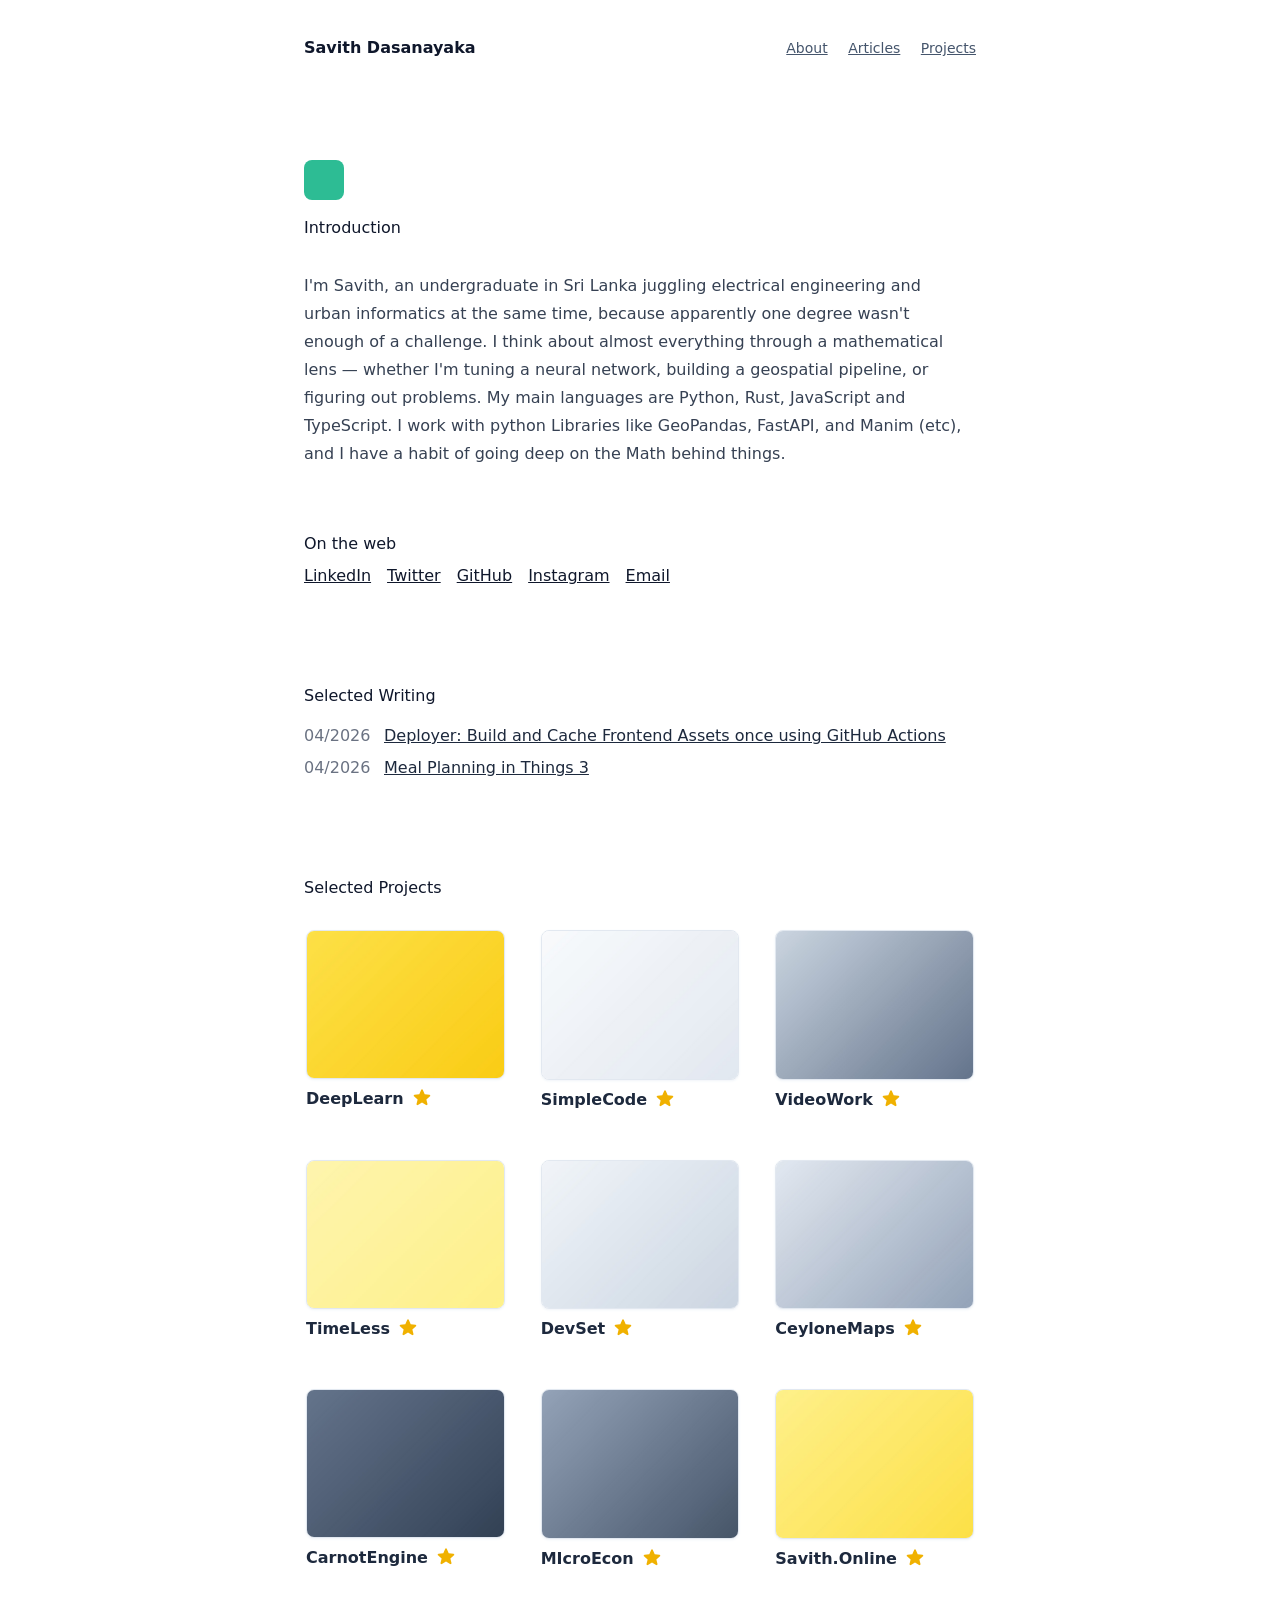
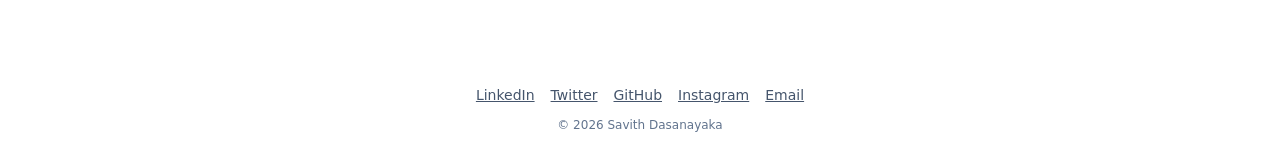
==== index.html @ dfbca88a "Initial commit" ====
<!DOCTYPE html>
<!-- saved from url=(0014)about:internet -->
<html lang="en" prefix="og: http://ogp.me/ns#"><head><meta http-equiv="Content-Type" content="text/html; charset=UTF-8">
    
    <meta name="viewport" content="width=device-width, initial-scale=1">

    <meta name="generator" content="Eleventy v3.1.5">

<title>Savith Dasanayaka </title>
<meta name="title" content="Savith Dasanayaka &copy; Full Stack Developer">

<meta name="fediverse:creator" content="@savith@phpc.social">



    <meta name="description" content="Hi ??. I&#39;m a full stack developer creating things on the internet. Welcome to my personal website.">
    <meta property="og:description" content="Hi ??. I&#39;m a full stack developer creating things on the internet. Welcome to my personal website.">
    <meta property="twitter:description" content="Hi ??. I&#39;m a full stack developer creating things on the internet. Welcome to my personal website.">




    <meta property="og:image" content="https://savith.dev/assets/savith-942ce7de-150e-40e8-985d-fc086a24a934.png">
    <meta property="twitter:image" content="https://savith.dev/assets/savith-942ce7de-150e-40e8-985d-fc086a24a934.png">



<meta property="og:type" content="website">
<meta property="og:url" content="https://savith.dev/">
<meta property="og:title" content="Savith Dasanayaka &copy; Full Stack Developer">


<meta property="twitter:card" content="summary_large_image">
<meta property="twitter:url" content="https://savith.dev/">
<meta property="twitter:title" content="Savith Dasanayaka &copy; Full Stack Developer">

<meta name="robots" content="index,follow">
<meta name="google-site-verification" content="LIcRaaOJ4Pzt395oKRAn1KhZrIJZ11CWzoBEyNoOHS4">

<link rel="canonical" href="https://savith.dev/">
<link rel="author" href="https://savith.dev/humans.txt">


<link rel="me" href="https://github.com/savith">



<script async="" src="./assets/tracker.js" id="fathom-script"></script><script type="application/ld+json">
    {
        "name":"Savith Dasanayaka",
        "description":"Savith Dasanayaka is a full stack developer based in Sri Lanka.",
        "author": {
            "@type":"Person",
            "name":"Savith Dasanayaka"
        },
        "@type":"WebSite",
        "url":"https://savith.dev",
        "image":"https://savith.dev/assets/images/avatar.jpg",
        "headline":"Savith Dasanayaka",
        "sameAs":[
            "https://phpc.social/@savith",
            "https://github.com/savith"
        ],
        "@context":"http://schema.org"
    }
</script>


    
    <meta name="theme-color" content="#B5D1CC">

    
    <link rel="preconnect" href="https://stats.wnx.ch/">
    <link rel="dns-prefetch" href="https://stats.wnx.ch/">

    <!-- Fathom - simple website analytics - https://github.com/usefathom/fathom -->
    <script>
    (function(f, a, t, h, o, m){
        a[h]=a[h]||function(){
            (a[h].q=a[h].q||[]).push(arguments)
        };
        o=f.createElement('script'),
        m=f.getElementsByTagName('script')[0];
        o.async=1; o.src=t; o.id='fathom-script';
        m.parentNode.insertBefore(o,m)
    })(document, window, '//stats.wnx.ch/tracker.js', 'fathom');
    fathom('set', 'siteId', 'BSSXI');
    fathom('trackPageview');
    </script>
    <!-- / Fathom -->



  <link rel="stylesheet" crossorigin="" href="./assets/style.css">
<style>html { overflow-y: scroll; }</style>
  </head>
<body class="bg-[#f3e5f5] text-slate-900 relative font-sans selection:text-[#160404] selection:bg-[#fef4ad]">

<a class="absolute top-auto left-[-999px] overflow-hidden w-px h-px font-semibold bg-gray-900 text-gray-200 px-2 py-1 rounded shadow shadow-gray-500/20 ring-2 ring-red-500 ring-offset-2 ring-offset-red-100 focus:overflow-auto focus:w-auto focus:h-auto focus:top-5 focus:left-5 focus:z-50" href="https://savith.dev/#skip-content-target">
    Skip to content ?
</a>

<div class="container mx-auto max-w-2xl">
    <header class="mt-8 mb-24 md:flex justify-between items-center px-4 md:px-0">
        <div class="font-medium">
            <a href="index.html" class="inline-block -ml-2 px-2 py-1 rounded-lg font-semibold hover:bg-gray-100 transition">
                Savith Dasanayaka
            </a>
        </div>

        <nav class="text-sm text-slate-600 font-medium space-x-4">
    <a href="about.html" class="underline hover:no-underline">About</a>
    <a href="articles.html" class="underline hover:no-underline">Articles</a>
    <a href="projects.html" class="underline hover:no-underline">Projects</a>
        </nav>

    </header>

    <div id="skip-content-target" class="hidden" tabindex="-1"></div>
    <main class="px-4 md:px-0">
        

<div class="mt-8 mb-8">
    <div class="mb-4 h-10 w-10 rounded-lg overflow-hidden animate-in zoom-in-0 zoom-out-100 spin-in-45 duration-500">

    <div class="h-10 w-10 hover:duration-1000" style="background-color: #2DBC94;"></div>
    </div>

    <h1 class="text-slate-900 font-medium">Introduction</h1>
</div>

 <div class="prose prose-lead-mb-0 prose-a:text-slate-900 visited:prose-a:text-slate-900">
    <p>I'm Savith, an undergraduate in Sri Lanka juggling electrical engineering and urban informatics at the same time, because apparently one degree wasn't enough of a challenge. I think about almost everything through a mathematical lens — whether I'm tuning a neural network, building a geospatial pipeline, or figuring out problems. My main languages are Python, Rust, JavaScript and TypeScript. I work with python Libraries like GeoPandas, FastAPI, and Manim (etc), and I have a habit of going deep on the Math behind things.</p>

 </div>


<div class="my-16">
    <h3 class="mb-2 text-slate-900 font-medium">On the web</h3>

    <ul class="flex space-x-4">
        <li>
            <a href="https://www.linkedin.com/in/savithonline/" class="underline">LinkedIn</a>
        </li>
        <li>
            <a href="https://x.com/SavithOnline" class="underline">Twitter</a>
        </li>
        <li>
            <a href="https://github.com/SavithOnline" class="underline">GitHub</a>
        </li>
        <li>
            <a href="https://www.instagram.com/savithonline/?hl=en" class="underline">Instagram</a>
        </li>
        <li>
            <a href="mailto:SavithOnline@gmail.com" class="underline">Email</a>
        </li>
    </ul>

</div>

<div class="my-24">
    <h3 class="mb-4 text-slate-900 font-medium">Selected Writing</h3>

    <ul class="text-slate-800 space-y-2">
        
        <li class="flex">
            <span class="shrink-0 grow-0 inline-block w-20 text-gray-500 tabular-nums">
                04/2026
            </span>
            <a href="https://savith.dev/posts/2024/08/03/deployer-build-and-cache-frontend-assets-once-using-github-actions/" class="underline hover:no-underline">
                Deployer: Build and Cache Frontend Assets once using GitHub Actions
            </a>
        </li>
        
        <li class="flex">
            <span class="shrink-0 grow-0 inline-block w-20 text-gray-500 tabular-nums">
                04/2026
            </span>
            <a href="https://savith.dev/posts/2024/03/09/meal-planning-in-things-3/" class="underline hover:no-underline">
                Meal Planning in Things 3
            </a>
        </li>
        
    </ul>
</div>

<div class="my-24">
    <h3 class="mb-4 text-slate-900 font-medium">Selected Projects</h3>

    
    <dl class="grid grid-cols-2 md:grid-cols-3 gap-x-8 gap-y-4">
          <a
            href="https://github.com/SavithOnline/DeepLearn"
            class="block transition rounded-lg -mx-3 p-3 border-2 border-transparent hover:bg-slate-50/25 hover:border-slate-300 hover:border-dashed"
          >
            <img
              src="./assets/images/DeepLearn.jpg"
              loading="lazy"
              alt="Image representing the DeepLearn project"
              class="rounded-lg border border-slate-200 shadow shadow-slate-100"
            />

            <dl class="mt-2 mb-1">
              <dt class="text-slate-800 flex items-start gap-2">
                <h2 class="font-semibold">DeepLearn</h2>

                <svg
                  xmlns="http://www.w3.org/2000/svg"
                  viewBox="0 0 20 20"
                  fill="currentColor"
                  class="w-5 h-5 text-yellow-500 shrink-0"
                >
                  <path
                    fill-rule="evenodd"
                    d="M10.868 2.884c-.321-.772-1.415-.772-1.736 0l-1.83 4.401-4.753.381c-.833.067-1.171 1.107-.536 1.651l3.62 3.102-1.106 4.637c-.194.813.691 1.456 1.405 1.02L10 15.591l4.069 2.485c.713.436 1.598-.207 1.404-1.02l-1.106-4.637 3.62-3.102c.635-.544.297-1.584-.536-1.65l-4.752-.382-1.831-4.401Z"
                    clip-rule="evenodd"
                  ></path>
                </svg>
              </dt>
            </dl>
          </a>
          <a
            href="https://github.com/savith/laravel-backup-restore"
            class="block transition rounded-lg -mx-3 p-3 border-2 border-transparent hover:bg-slate-50/25 hover:border-slate-300 hover:border-dashed"
          >
            <img
              src="./assets/images/SimpleCode.jpg"
              loading="lazy"
              alt="Image representing the laravel-backup-restore project"
              class="rounded-lg border border-slate-200 shadow shadow-slate-100"
            />

            <dl class="mt-2 mb-1">
              <dt class="text-slate-800 flex items-start gap-2">
                <h2 class="font-semibold">SimpleCode</h2>

                <svg
                  xmlns="http://www.w3.org/2000/svg"
                  viewBox="0 0 20 20"
                  fill="currentColor"
                  class="w-5 h-5 text-yellow-500 shrink-0"
                >
                  <path
                    fill-rule="evenodd"
                    d="M10.868 2.884c-.321-.772-1.415-.772-1.736 0l-1.83 4.401-4.753.381c-.833.067-1.171 1.107-.536 1.651l3.62 3.102-1.106 4.637c-.194.813.691 1.456 1.405 1.02L10 15.591l4.069 2.485c.713.436 1.598-.207 1.404-1.02l-1.106-4.637 3.62-3.102c.635-.544.297-1.584-.536-1.65l-4.752-.382-1.831-4.401Z"
                    clip-rule="evenodd"
                  ></path>
                </svg>
              </dt>
            </dl>
          </a>
          <a
            href="https://github.com/savith/git-auto-commit-action"
            class="block transition rounded-lg -mx-3 p-3 border-2 border-transparent hover:bg-slate-50/25 hover:border-slate-300 hover:border-dashed"
          >
            <img
              src="./assets/images/VideoWork.jpg"
              loading="lazy"
              alt="Image representing the git-auto-commit-action project"
              class="rounded-lg border border-slate-200 shadow shadow-slate-100"
            />

            <dl class="mt-2 mb-1">
              <dt class="text-slate-800 flex items-start gap-2">
                <h2 class="font-semibold">VideoWork</h2>

                <svg
                  xmlns="http://www.w3.org/2000/svg"
                  viewBox="0 0 20 20"
                  fill="currentColor"
                  class="w-5 h-5 text-yellow-500 shrink-0"
                >
                  <path
                    fill-rule="evenodd"
                    d="M10.868 2.884c-.321-.772-1.415-.772-1.736 0l-1.83 4.401-4.753.381c-.833.067-1.171 1.107-.536 1.651l3.62 3.102-1.106 4.637c-.194.813.691 1.456 1.405 1.02L10 15.591l4.069 2.485c.713.436 1.598-.207 1.404-1.02l-1.106-4.637 3.62-3.102c.635-.544.297-1.584-.536-1.65l-4.752-.382-1.831-4.401Z"
                    clip-rule="evenodd"
                  ></path>
                </svg>
              </dt>
            </dl>
          </a>
          <a
            href="https://github.com/savith/sidecar-browsershot"
            class="block transition rounded-lg -mx-3 p-3 border-2 border-transparent hover:bg-slate-50/25 hover:border-slate-300 hover:border-dashed"
          >
            <img
              src="./assets/images/TimeLess.jpg"
              loading="lazy"
              alt="Image representing the sidecar-browsershot project"
              class="rounded-lg border border-slate-200 shadow shadow-slate-100"
            />

            <dl class="mt-2 mb-1">
              <dt class="text-slate-800 flex items-start gap-2">
                <h2 class="font-semibold">TimeLess</h2>

                <svg
                  xmlns="http://www.w3.org/2000/svg"
                  viewBox="0 0 20 20"
                  fill="currentColor"
                  class="w-5 h-5 text-yellow-500 shrink-0"
                >
                  <path
                    fill-rule="evenodd"
                    d="M10.868 2.884c-.321-.772-1.415-.772-1.736 0l-1.83 4.401-4.753.381c-.833.067-1.171 1.107-.536 1.651l3.62 3.102-1.106 4.637c-.194.813.691 1.456 1.405 1.02L10 15.591l4.069 2.485c.713.436 1.598-.207 1.404-1.02l-1.106-4.637 3.62-3.102c.635-.544.297-1.584-.536-1.65l-4.752-.382-1.831-4.401Z"
                    clip-rule="evenodd"
                  ></path>
                </svg>
              </dt>
            </dl>
          </a>
          <a
            href="https://github.com/savith/changelog-updater-action"
            class="block transition rounded-lg -mx-3 p-3 border-2 border-transparent hover:bg-slate-50/25 hover:border-slate-300 hover:border-dashed"
          >
            <img
              src="./assets/images/DevSet.jpg"
              loading="lazy"
              alt="Image representing the changelog-updater-action project"
              class="rounded-lg border border-slate-200 shadow shadow-slate-100"
            />

            <dl class="mt-2 mb-1">
              <dt class="text-slate-800 flex items-start gap-2">
                <h2 class="font-semibold">DevSet</h2>

                <svg
                  xmlns="http://www.w3.org/2000/svg"
                  viewBox="0 0 20 20"
                  fill="currentColor"
                  class="w-5 h-5 text-yellow-500 shrink-0"
                >
                  <path
                    fill-rule="evenodd"
                    d="M10.868 2.884c-.321-.772-1.415-.772-1.736 0l-1.83 4.401-4.753.381c-.833.067-1.171 1.107-.536 1.651l3.62 3.102-1.106 4.637c-.194.813.691 1.456 1.405 1.02L10 15.591l4.069 2.485c.713.436 1.598-.207 1.404-1.02l-1.106-4.637 3.62-3.102c.635-.544.297-1.584-.536-1.65l-4.752-.382-1.831-4.401Z"
                    clip-rule="evenodd"
                  ></path>
                </svg>
              </dt>
            </dl>
          </a>
          <a
            href="https://github.com/savith/commonmark-markdown-renderer"
            class="block transition rounded-lg -mx-3 p-3 border-2 border-transparent hover:bg-slate-50/25 hover:border-slate-300 hover:border-dashed"
          >
            <img
              src="./assets/images/CeyloneMaps.jpg"
              loading="lazy"
              alt="Image representing the commonmark-markdown-renderer project"
              class="rounded-lg border border-slate-200 shadow shadow-slate-100"
            />

            <dl class="mt-2 mb-1">
              <dt class="text-slate-800 flex items-start gap-2">
                <h2 class="font-semibold">CeyloneMaps</h2>

                <svg
                  xmlns="http://www.w3.org/2000/svg"
                  viewBox="0 0 20 20"
                  fill="currentColor"
                  class="w-5 h-5 text-yellow-500 shrink-0"
                >
                  <path
                    fill-rule="evenodd"
                    d="M10.868 2.884c-.321-.772-1.415-.772-1.736 0l-1.83 4.401-4.753.381c-.833.067-1.171 1.107-.536 1.651l3.62 3.102-1.106 4.637c-.194.813.691 1.456 1.405 1.02L10 15.591l4.069 2.485c.713.436 1.598-.207 1.404-1.02l-1.106-4.637 3.62-3.102c.635-.544.297-1.584-.536-1.65l-4.752-.382-1.831-4.401Z"
                    clip-rule="evenodd"
                  ></path>
                </svg>
              </dt>
            </dl>
          </a>
          <a
            href="https://github.com/savith/laravel-sends"
            class="block transition rounded-lg -mx-3 p-3 border-2 border-transparent hover:bg-slate-50/25 hover:border-slate-300 hover:border-dashed"
          >
            <img
              src="./assets/images/CarnotEngine.jpg"
              loading="lazy"
              alt="Image representing the laravel-sends project"
              class="rounded-lg border border-slate-200 shadow shadow-slate-100"
            />

            <dl class="mt-2 mb-1">
              <dt class="text-slate-800 flex items-start gap-2">
                <h2 class="font-semibold">CarnotEngine</h2>

                <svg
                  xmlns="http://www.w3.org/2000/svg"
                  viewBox="0 0 20 20"
                  fill="currentColor"
                  class="w-5 h-5 text-yellow-500 shrink-0"
                >
                  <path
                    fill-rule="evenodd"
                    d="M10.868 2.884c-.321-.772-1.415-.772-1.736 0l-1.83 4.401-4.753.381c-.833.067-1.171 1.107-.536 1.651l3.62 3.102-1.106 4.637c-.194.813.691 1.456 1.405 1.02L10 15.591l4.069 2.485c.713.436 1.598-.207 1.404-1.02l-1.106-4.637 3.62-3.102c.635-.544.297-1.584-.536-1.65l-4.752-.382-1.831-4.401Z"
                    clip-rule="evenodd"
                  ></path>
                </svg>
              </dt>
            </dl>
          </a>
          <a
            href="https://3.screeenly.com/"
            class="block transition rounded-lg -mx-3 p-3 border-2 border-transparent hover:bg-slate-50/25 hover:border-slate-300 hover:border-dashed"
          >
            <img
              src="./assets/images/MIcroEcon.jpg"
              loading="lazy"
              alt="Image representing the 3.screeenly.com project"
              class="rounded-lg border border-slate-200 shadow shadow-slate-100"
            />

            <dl class="mt-2 mb-1">
              <dt class="text-slate-800 flex items-start gap-2">
                <h2 class="font-semibold">MIcroEcon</h2>

                <svg
                  xmlns="http://www.w3.org/2000/svg"
                  viewBox="0 0 20 20"
                  fill="currentColor"
                  class="w-5 h-5 text-yellow-500 shrink-0"
                >
                  <path
                    fill-rule="evenodd"
                    d="M10.868 2.884c-.321-.772-1.415-.772-1.736 0l-1.83 4.401-4.753.381c-.833.067-1.171 1.107-.536 1.651l3.62 3.102-1.106 4.637c-.194.813.691 1.456 1.405 1.02L10 15.591l4.069 2.485c.713.436 1.598-.207 1.404-1.02l-1.106-4.637 3.62-3.102c.635-.544.297-1.584-.536-1.65l-4.752-.382-1.831-4.401Z"
                    clip-rule="evenodd"
                  ></path>
                </svg>
              </dt>
            </dl>
          </a>
          <a
            href="https://github.com/savith/laravel-stats"
            class="block transition rounded-lg -mx-3 p-3 border-2 border-transparent hover:bg-slate-50/25 hover:border-slate-300 hover:border-dashed"
          >
            <img
              src="./assets/images/Savith.Online.jpg"
              loading="lazy"
              alt="Image representing the laravel-stats project"
              class="rounded-lg border border-slate-200 shadow shadow-slate-100"
            />

            <dl class="mt-2 mb-1">
              <dt class="text-slate-800 flex items-start gap-2">
                <h2 class="font-semibold">Savith.Online</h2>

                <svg
                  xmlns="http://www.w3.org/2000/svg"
                  viewBox="0 0 20 20"
                  fill="currentColor"
                  class="w-5 h-5 text-yellow-500 shrink-0"
                >
                  <path
                    fill-rule="evenodd"
                    d="M10.868 2.884c-.321-.772-1.415-.772-1.736 0l-1.83 4.401-4.753.381c-.833.067-1.171 1.107-.536 1.651l3.62 3.102-1.106 4.637c-.194.813.691 1.456 1.405 1.02L10 15.591l4.069 2.485c.713.436 1.598-.207 1.404-1.02l-1.106-4.637 3.62-3.102c.635-.544.297-1.584-.536-1.65l-4.752-.382-1.831-4.401Z"
                    clip-rule="evenodd"
                  ></path>
                </svg>
              </dt>
            </dl>
          </a>
        </dl>

</div>

    </main>

    <footer class="text-sm text-center mt-20 mb-8 px-4 md:px-0">
    <nav class="mx-auto flex flex-col justify-center items-center gap-2">
                <div class="inline-flex flex-wrap text-center justify-center space-x-4 text-slate-600">
            <a href="https://www.linkedin.com/in/savithonline/" class="underline hover:no-underline">LinkedIn</a>
            <a href="https://x.com/SavithOnline" class="underline hover:no-underline">Twitter</a>
            <a href="https://github.com/SavithOnline" class="underline hover:no-underline">GitHub</a>
            <a href="https://www.instagram.com/savithonline/?hl=en" class="underline hover:no-underline">Instagram</a>
            <a href="mailto:SavithOnline@gmail.com" class="underline hover:no-underline">Email</a>
        </div>
    </nav>
    <div class="mt-3 text-xs text-slate-500">
        &copy; 2026 Savith Dasanayaka
    </div>
</footer>

</div>

<script defer="" src="./assets/beacon.js" integrity="sha512-8DS7rgIrAmghBFwoOTujcf6D9rXvH8xm8JQ1Ja01h9QX8EzXldiszufYa4IFfKdLUKTTrnSFXLDkUEOTrZQ8Qg==" data-cf-beacon="{&quot;version&quot;:&quot;2024.11.0&quot;,&quot;token&quot;:&quot;1e943190d18244159a7ac261df570747&quot;,&quot;r&quot;:1,&quot;server_timing&quot;:{&quot;name&quot;:{&quot;cfCacheStatus&quot;:true,&quot;cfEdge&quot;:true,&quot;cfExtPri&quot;:true,&quot;cfL4&quot;:true,&quot;cfOrigin&quot;:true,&quot;cfSpeedBrain&quot;:true},&quot;location_startswith&quot;:null}}" crossorigin="anonymous"></script>


</body></html>
---- assets/style.css ----
@layer properties {
  @supports (((-webkit-hyphens: none)) and (not (margin-trim: inline))) or
    ((-moz-orient: inline) and (not (color: rgb(from red r g b)))) {
    *,
    :before,
    :after,
    ::backdrop {
      --tw-rotate-x: initial;
      --tw-rotate-y: initial;
      --tw-rotate-z: initial;
      --tw-skew-x: initial;
      --tw-skew-y: initial;
      --tw-space-y-reverse: 0;
      --tw-space-x-reverse: 0;
      --tw-border-style: solid;
      --tw-leading: initial;
      --tw-font-weight: initial;
      --tw-tracking: initial;
      --tw-ordinal: initial;
      --tw-slashed-zero: initial;
      --tw-numeric-figure: initial;
      --tw-numeric-spacing: initial;
      --tw-numeric-fraction: initial;
      --tw-shadow: 0 0 #0000;
      --tw-shadow-color: initial;
      --tw-shadow-alpha: 100%;
      --tw-inset-shadow: 0 0 #0000;
      --tw-inset-shadow-color: initial;
      --tw-inset-shadow-alpha: 100%;
      --tw-ring-color: initial;
      --tw-ring-shadow: 0 0 #0000;
      --tw-inset-ring-color: initial;
      --tw-inset-ring-shadow: 0 0 #0000;
      --tw-ring-inset: initial;
      --tw-ring-offset-width: 0px;
      --tw-ring-offset-color: #fff;
      --tw-ring-offset-shadow: 0 0 #0000;
      --tw-outline-style: solid;
      --tw-blur: initial;
      --tw-brightness: initial;
      --tw-contrast: initial;
      --tw-grayscale: initial;
      --tw-hue-rotate: initial;
      --tw-invert: initial;
      --tw-opacity: initial;
      --tw-saturate: initial;
      --tw-sepia: initial;
      --tw-drop-shadow: initial;
      --tw-drop-shadow-color: initial;
      --tw-drop-shadow-alpha: 100%;
      --tw-drop-shadow-size: initial;
      --tw-duration: initial;
      --tw-ease: initial;
    }
  }
}
@layer theme {
  :root,
  :host {
    --font-sans:
      ui-sans-serif, system-ui, sans-serif, "Apple Color Emoji",
      "Segoe UI Emoji", "Segoe UI Symbol", "Noto Color Emoji";
    --font-mono:
      "JetBrains Mono", "SFMono-Regular", ui-monospace, Menlo, Monaco, Consolas,
      "Liberation Mono", "Courier New", monospace;
    --color-red-100: oklch(93.6% 0.032 17.717);
    --color-red-500: oklch(63.7% 0.237 25.331);
    --color-red-600: oklch(57.7% 0.245 27.325);
    --color-orange-500: oklch(70.5% 0.213 47.604);
    --color-amber-600: oklch(66.6% 0.179 58.318);
    --color-yellow-50: oklch(98.7% 0.026 102.212);
    --color-yellow-300: oklch(90.5% 0.182 98.111);
    --color-yellow-500: oklch(79.5% 0.184 86.047);
    --color-lime-500: oklch(76.8% 0.233 130.85);
    --color-green-400: oklch(79.2% 0.209 151.711);
    --color-green-500: oklch(72.3% 0.219 149.579);
    --color-blue-400: oklch(70.7% 0.165 254.624);
    --color-blue-500: oklch(62.3% 0.214 259.815);
    --color-blue-600: oklch(54.6% 0.245 262.881);
    --color-indigo-500: oklch(58.5% 0.233 277.117);
    --color-purple-400: oklch(71.4% 0.203 305.504);
    --color-purple-500: oklch(62.7% 0.265 303.9);
    --color-purple-600: oklch(55.8% 0.288 302.321);
    --color-slate-50: oklch(98.4% 0.003 247.858);
    --color-slate-100: oklch(96.8% 0.007 247.896);
    --color-slate-200: oklch(92.9% 0.013 255.508);
    --color-slate-300: oklch(86.9% 0.022 252.894);
    --color-slate-500: oklch(55.4% 0.046 257.417);
    --color-slate-600: oklch(44.6% 0.043 257.281);
    --color-slate-800: oklch(27.9% 0.041 260.031);
    --color-slate-900: oklch(20.8% 0.042 265.755);
    --color-gray-50: oklch(98.5% 0.002 247.839);
    --color-gray-100: oklch(96.7% 0.003 264.542);
    --color-gray-200: oklch(92.8% 0.006 264.531);
    --color-gray-300: oklch(87.2% 0.01 258.338);
    --color-gray-500: oklch(55.1% 0.027 264.364);
    --color-gray-600: oklch(44.6% 0.03 256.802);
    --color-gray-700: oklch(37.3% 0.034 259.733);
    --color-gray-800: oklch(27.8% 0.033 256.848);
    --color-gray-900: oklch(21% 0.034 264.665);
    --color-black: #000;
    --color-white: #fff;
    --spacing: 0.25rem;
    --container-2xl: 42rem;
    --text-xs: 0.75rem;
    --text-xs--line-height: calc(1 / 0.75);
    --text-sm: 0.875rem;
    --text-sm--line-height: calc(1.25 / 0.875);
    --text-base: 1rem;
    --text-base--line-height: 1.5;
    --text-xl: 1.25rem;
    --text-xl--line-height: calc(1.75 / 1.25);
    --text-2xl: 1.5rem;
    --text-2xl--line-height: calc(2 / 1.5);
    --text-6xl: 3.75rem;
    --text-6xl--line-height: 1;
    --font-weight-normal: 400;
    --font-weight-medium: 500;
    --font-weight-semibold: 600;
    --font-weight-bold: 700;
    --font-weight-extrabold: 800;
    --font-weight-black: 900;
    --tracking-tight: -0.025em;
    --radius-md: 0.375rem;
    --radius-lg: 0.5rem;
    --radius-xl: 0.75rem;
    --ease-out: cubic-bezier(0, 0, 0.2, 1);
    --blur-sm: 8px;
    --default-transition-duration: 0.15s;
    --default-transition-timing-function: cubic-bezier(0.4, 0, 0.2, 1);
    --default-font-family: var(--font-sans);
    --default-mono-font-family: var(--font-mono);
    --color-primary: var(--color-primary-value);
    --background-image-gradient-pride: linear-gradient(
      90deg,
      oklch(from var(--color-red-500) l c h / 0%),
      var(--color-red-500),
      var(--color-orange-500),
      var(--color-yellow-500),
      var(--color-green-400),
      var(--color-green-500),
      var(--color-lime-500),
      var(--color-blue-400),
      var(--color-blue-500),
      var(--color-blue-600),
      var(--color-indigo-500),
      var(--color-purple-400),
      var(--color-purple-500),
      oklch(from var(--color-purple-500) l c h / 0%)
    );
    --background-image-gradient-pride-full: linear-gradient(
      45deg,
      var(--color-red-500),
      var(--color-orange-500),
      var(--color-yellow-500),
      var(--color-green-400),
      var(--color-green-500),
      var(--color-lime-500),
      var(--color-blue-400),
      var(--color-blue-500),
      var(--color-blue-600),
      var(--color-indigo-500),
      var(--color-purple-400),
      var(--color-purple-500)
    );
    --animate-gradient-river: gradient-river 30s linear infinite;
  }
}
@layer base {
  *,
  :after,
  :before,
  ::backdrop {
    box-sizing: border-box;
    border: 0 solid;
    margin: 0;
    padding: 0;
  }
  ::file-selector-button {
    box-sizing: border-box;
    border: 0 solid;
    margin: 0;
    padding: 0;
  }
  html,
  :host {
    -webkit-text-size-adjust: 100%;
    tab-size: 4;
    line-height: 1.5;
    font-family: var(
      --default-font-family,
      ui-sans-serif,
      system-ui,
      sans-serif,
      "Apple Color Emoji",
      "Segoe UI Emoji",
      "Segoe UI Symbol",
      "Noto Color Emoji"
    );
    font-feature-settings: var(--default-font-feature-settings, normal);
    font-variation-settings: var(--default-font-variation-settings, normal);
    -webkit-tap-highlight-color: transparent;
  }
  hr {
    height: 0;
    color: inherit;
    border-top-width: 1px;
  }
  abbr:where([title]) {
    -webkit-text-decoration: underline dotted;
    text-decoration: underline dotted;
  }
  h1,
  h2,
  h3,
  h4,
  h5,
  h6 {
    font-size: inherit;
    font-weight: inherit;
  }
  a {
    color: inherit;
    -webkit-text-decoration: inherit;
    text-decoration: inherit;
  }
  b,
  strong {
    font-weight: bolder;
  }
  code,
  kbd,
  samp,
  pre {
    font-family: var(
      --default-mono-font-family,
      ui-monospace,
      SFMono-Regular,
      Menlo,
      Monaco,
      Consolas,
      "Liberation Mono",
      "Courier New",
      monospace
    );
    font-feature-settings: var(--default-mono-font-feature-settings, normal);
    font-variation-settings: var(
      --default-mono-font-variation-settings,
      normal
    );
    font-size: 1em;
  }
  small {
    font-size: 80%;
  }
  sub,
  sup {
    vertical-align: baseline;
    font-size: 75%;
    line-height: 0;
    position: relative;
  }
  sub {
    bottom: -0.25em;
  }
  sup {
    top: -0.5em;
  }
  table {
    text-indent: 0;
    border-color: inherit;
    border-collapse: collapse;
  }
  :-moz-focusring {
    outline: auto;
  }
  progress {
    vertical-align: baseline;
  }
  summary {
    display: list-item;
  }
  ol,
  ul,
  menu {
    list-style: none;
  }
  img,
  svg,
  video,
  canvas,
  audio,
  iframe,
  embed,
  object {
    display: block;
  }
  img,
  video {
    max-width: 100%;
    height: auto;
  }
  button,
  input,
  select,
  optgroup,
  textarea {
    font: inherit;
    font-feature-settings: inherit;
    font-variation-settings: inherit;
    letter-spacing: inherit;
    color: inherit;
    opacity: 1;
    background-color: #0000;
    border-radius: 0;
  }
  ::file-selector-button {
    font: inherit;
    font-feature-settings: inherit;
    font-variation-settings: inherit;
    letter-spacing: inherit;
    color: inherit;
    opacity: 1;
    background-color: #0000;
    border-radius: 0;
  }
  :where(select:is([multiple], [size])) optgroup {
    font-weight: bolder;
  }
  :where(select:is([multiple], [size])) optgroup option {
    padding-inline-start: 20px;
  }
  ::file-selector-button {
    margin-inline-end: 4px;
  }
  ::placeholder {
    opacity: 1;
  }
  @supports (not ((-webkit-appearance: -apple-pay-button))) or
    (contain-intrinsic-size: 1px) {
    ::placeholder {
      color: currentColor;
    }
    @supports (color: color-mix(in lab, red, red)) {
      ::placeholder {
        color: color-mix(in oklab, currentcolor 50%, transparent);
      }
    }
  }
  textarea {
    resize: vertical;
  }
  ::-webkit-search-decoration {
    -webkit-appearance: none;
  }
  ::-webkit-date-and-time-value {
    min-height: 1lh;
    text-align: inherit;
  }
  ::-webkit-datetime-edit {
    display: inline-flex;
  }
  ::-webkit-datetime-edit-fields-wrapper {
    padding: 0;
  }
  ::-webkit-datetime-edit {
    padding-block: 0;
  }
  ::-webkit-datetime-edit-year-field {
    padding-block: 0;
  }
  ::-webkit-datetime-edit-month-field {
    padding-block: 0;
  }
  ::-webkit-datetime-edit-day-field {
    padding-block: 0;
  }
  ::-webkit-datetime-edit-hour-field {
    padding-block: 0;
  }
  ::-webkit-datetime-edit-minute-field {
    padding-block: 0;
  }
  ::-webkit-datetime-edit-second-field {
    padding-block: 0;
  }
  ::-webkit-datetime-edit-millisecond-field {
    padding-block: 0;
  }
  ::-webkit-datetime-edit-meridiem-field {
    padding-block: 0;
  }
  ::-webkit-calendar-picker-indicator {
    line-height: 1;
  }
  :-moz-ui-invalid {
    box-shadow: none;
  }
  button,
  input:where([type="button"], [type="reset"], [type="submit"]) {
    appearance: button;
  }
  ::file-selector-button {
    appearance: button;
  }
  ::-webkit-inner-spin-button {
    height: auto;
  }
  ::-webkit-outer-spin-button {
    height: auto;
  }
  [hidden]:where(:not([hidden="until-found"])) {
    display: none !important;
  }
  :root {
    --color-primary-value: #2DBC94;
    --color-secondary-value: #65A98F;
    --color-tertiary-value: #0F261F;
    --color-red: var(--color-red-500);
    --color-orange: var(--color-orange-500);
    --color-yellow: var(--color-yellow-500);
    --color-green: var(--color-green-500);
    --color-lime: var(--color-lime-500);
    --color-blue: var(--color-blue-500);
    --color-indigo: var(--color-indigo-500);
    --color-purple: var(--color-indigo-500);
  }
  @supports (color: color(display-p3 1 1 1)) {
    :root {
      --color-primary-value: color(display-p3 0.176 0.737 0.580);
      --color-secondary-value: color(display-p3 0.396 0.663 0.561);
      --color-tertiary-value: color(display-p3 0.059 0.149 0.122);
    }
  }
  .prose a {
    color: var(--color-blue-600) !important;
    font-weight: 400 !important;
  }
  .prose a:hover {
    text-decoration: none;
    color: var(--color-blue-600) !important;
  }
  .prose a:visited {
    color: var(--color-purple-600);
  }
  .prose code {
    word-break: break-all;
  }
  .prose img {
    border-radius: 0.25rem;
    margin-top: 0;
    margin-bottom: 0;
  }
  .prose mark {
    -webkit-box-decoration-break: clone;
    box-decoration-break: clone;
    background: #B5D1CC;
    padding: 2px 4px;
  }
  .prose video {
    max-width: 100%;
    margin-top: 0;
    margin-bottom: 0;
  }
}
@layer components {
  .prose .heading-permalink {
    vertical-align: top;
    color: var(--color-gray-500);
    margin-left: 5px;
    text-decoration: none !important;
  }
  h1:hover .prose .heading-permalink,
  h2:hover .prose .heading-permalink,
  h3:hover .prose .heading-permalink,
  h4:hover .prose .heading-permalink,
  h5:hover .prose .heading-permalink,
  h6:hover .prose .heading-permalink,
  .prose .heading-permalink:hover {
    color: #ccc !important;
    text-decoration: none !important;
  }
  .prose pre code:after {
    display: none;
  }
  .footnotes {
    font-size: var(--text-xs);
    margin-top: var(--spacing-8);
  }
  .footnotes p {
    margin: 0;
  }
}
@layer utilities {
  .collapse {
    visibility: collapse;
  }
  .invisible {
    visibility: hidden;
  }
  .visible {
    visibility: visible;
  }
  .sr-only {
    clip-path: inset(50%);
    white-space: nowrap;
    border-width: 0;
    width: 1px;
    height: 1px;
    margin: -1px;
    padding: 0;
    position: absolute;
    overflow: hidden;
  }
  .absolute {
    position: absolute;
  }
  .fixed {
    position: fixed;
  }
  .relative {
    position: relative;
  }
  .static {
    position: static;
  }
  .start {
    inset-inline-start: var(--spacing);
  }
  .end {
    inset-inline-end: var(--spacing);
  }
  .top-auto {
    top: auto;
  }
  .right-0 {
    right: calc(var(--spacing) * 0);
  }
  .right-1 {
    right: calc(var(--spacing) * 1);
  }
  .bottom-1 {
    bottom: calc(var(--spacing) * 1);
  }
  .left-\[-999px\] {
    left: -999px;
  }
  .z-10 {
    z-index: 10;
  }
  .container {
    width: 100%;
  }
  @media (min-width: 40rem) {
    .container {
      max-width: 40rem;
    }
  }
  @media (min-width: 48rem) {
    .container {
      max-width: 48rem;
    }
  }
  @media (min-width: 64rem) {
    .container {
      max-width: 64rem;
    }
  }
  @media (min-width: 80rem) {
    .container {
      max-width: 80rem;
    }
  }
  @media (min-width: 96rem) {
    .container {
      max-width: 96rem;
    }
  }
  .m-0 {
    margin: calc(var(--spacing) * 0);
  }
  .-mx-3 {
    margin-inline: calc(var(--spacing) * -3);
  }
  .mx-auto {
    margin-inline: auto;
  }
  .my-16 {
    margin-block: calc(var(--spacing) * 16);
  }
  .my-24 {
    margin-block: calc(var(--spacing) * 24);
  }
  .prose {
    color: var(--tw-prose-body);
    max-width: 65ch;
  }
  .prose :where(p):not(:where([class~="not-prose"], [class~="not-prose"] *)) {
    margin-top: 1.25em;
    margin-bottom: 1.25em;
  }
  .prose
    :where([class~="lead"]):not(
      :where([class~="not-prose"], [class~="not-prose"] *)
    ) {
    color: var(--tw-prose-lead);
    margin-top: 1.2em;
    margin-bottom: 1.2em;
    font-size: 1.25em;
    line-height: 1.6;
  }
  .prose :where(a):not(:where([class~="not-prose"], [class~="not-prose"] *)) {
    color: var(--tw-prose-links);
    font-weight: 500;
    text-decoration: underline;
  }
  .prose
    :where(strong):not(:where([class~="not-prose"], [class~="not-prose"] *)) {
    color: var(--tw-prose-bold);
    font-weight: 600;
  }
  .prose
    :where(a strong):not(:where([class~="not-prose"], [class~="not-prose"] *)),
  .prose
    :where(blockquote strong):not(
      :where([class~="not-prose"], [class~="not-prose"] *)
    ),
  .prose
    :where(thead th strong):not(
      :where([class~="not-prose"], [class~="not-prose"] *)
    ) {
    color: inherit;
  }
  .prose :where(ol):not(:where([class~="not-prose"], [class~="not-prose"] *)) {
    margin-top: 1.25em;
    margin-bottom: 1.25em;
    padding-inline-start: 1.625em;
    list-style-type: decimal;
  }
  .prose
    :where(ol[type="A"]):not(
      :where([class~="not-prose"], [class~="not-prose"] *)
    ) {
    list-style-type: upper-alpha;
  }
  .prose
    :where(ol[type="a"]):not(
      :where([class~="not-prose"], [class~="not-prose"] *)
    ) {
    list-style-type: lower-alpha;
  }
  .prose
    :where(ol[type="A" s]):not(
      :where([class~="not-prose"], [class~="not-prose"] *)
    ) {
    list-style-type: upper-alpha;
  }
  .prose
    :where(ol[type="a" s]):not(
      :where([class~="not-prose"], [class~="not-prose"] *)
    ) {
    list-style-type: lower-alpha;
  }
  .prose
    :where(ol[type="I"]):not(
      :where([class~="not-prose"], [class~="not-prose"] *)
    ) {
    list-style-type: upper-roman;
  }
  .prose
    :where(ol[type="i"]):not(
      :where([class~="not-prose"], [class~="not-prose"] *)
    ) {
    list-style-type: lower-roman;
  }
  .prose
    :where(ol[type="I" s]):not(
      :where([class~="not-prose"], [class~="not-prose"] *)
    ) {
    list-style-type: upper-roman;
  }
  .prose
    :where(ol[type="i" s]):not(
      :where([class~="not-prose"], [class~="not-prose"] *)
    ) {
    list-style-type: lower-roman;
  }
  .prose
    :where(ol[type="1"]):not(
      :where([class~="not-prose"], [class~="not-prose"] *)
    ) {
    list-style-type: decimal;
  }
  .prose :where(ul):not(:where([class~="not-prose"], [class~="not-prose"] *)) {
    margin-top: 1.25em;
    margin-bottom: 1.25em;
    padding-inline-start: 1.625em;
    list-style-type: disc;
  }
  .prose
    :where(ol > li):not(
      :where([class~="not-prose"], [class~="not-prose"] *)
    )::marker {
    color: var(--tw-prose-counters);
    font-weight: 400;
  }
  .prose
    :where(ul > li):not(
      :where([class~="not-prose"], [class~="not-prose"] *)
    )::marker {
    color: var(--tw-prose-bullets);
  }
  .prose :where(dt):not(:where([class~="not-prose"], [class~="not-prose"] *)) {
    color: var(--tw-prose-headings);
    margin-top: 1.25em;
    font-weight: 600;
  }
  .prose :where(hr):not(:where([class~="not-prose"], [class~="not-prose"] *)) {
    border-color: var(--tw-prose-hr);
    border-top-width: 1px;
    margin-top: 3em;
    margin-bottom: 3em;
  }
  .prose
    :where(blockquote):not(
      :where([class~="not-prose"], [class~="not-prose"] *)
    ) {
    color: var(--tw-prose-quotes);
    border-inline-start-width: 0.25rem;
    border-inline-start-color: var(--tw-prose-quote-borders);
    quotes: "“" "”" "‘" "’";
    margin-top: 1.6em;
    margin-bottom: 1.6em;
    padding-inline-start: 1em;
    font-style: italic;
    font-weight: 500;
  }
  .prose
    :where(blockquote p:first-of-type):not(
      :where([class~="not-prose"], [class~="not-prose"] *)
    ):before {
    content: open-quote;
  }
  .prose
    :where(blockquote p:last-of-type):not(
      :where([class~="not-prose"], [class~="not-prose"] *)
    ):after {
    content: close-quote;
  }
  .prose :where(h1):not(:where([class~="not-prose"], [class~="not-prose"] *)) {
    color: var(--tw-prose-headings);
    margin-top: 0;
    margin-bottom: 0.888889em;
    font-size: 2.25em;
    font-weight: 800;
    line-height: 1.11111;
  }
  .prose
    :where(h1 strong):not(
      :where([class~="not-prose"], [class~="not-prose"] *)
    ) {
    color: inherit;
    font-weight: 900;
  }
  .prose :where(h2):not(:where([class~="not-prose"], [class~="not-prose"] *)) {
    color: var(--tw-prose-headings);
    margin-top: 2em;
    margin-bottom: 1em;
    font-size: 1.5em;
    font-weight: 700;
    line-height: 1.33333;
  }
  .prose
    :where(h2 strong):not(
      :where([class~="not-prose"], [class~="not-prose"] *)
    ) {
    color: inherit;
    font-weight: 800;
  }
  .prose :where(h3):not(:where([class~="not-prose"], [class~="not-prose"] *)) {
    color: var(--tw-prose-headings);
    margin-top: 1.6em;
    margin-bottom: 0.6em;
    font-size: 1.25em;
    font-weight: 600;
    line-height: 1.6;
  }
  .prose
    :where(h3 strong):not(
      :where([class~="not-prose"], [class~="not-prose"] *)
    ) {
    color: inherit;
    font-weight: 700;
  }
  .prose :where(h4):not(:where([class~="not-prose"], [class~="not-prose"] *)) {
    color: var(--tw-prose-headings);
    margin-top: 1.5em;
    margin-bottom: 0.5em;
    font-weight: 600;
    line-height: 1.5;
  }
  .prose
    :where(h4 strong):not(
      :where([class~="not-prose"], [class~="not-prose"] *)
    ) {
    color: inherit;
    font-weight: 700;
  }
  .prose :where(img):not(:where([class~="not-prose"], [class~="not-prose"] *)) {
    margin-top: 2em;
    margin-bottom: 2em;
  }
  .prose
    :where(picture):not(:where([class~="not-prose"], [class~="not-prose"] *)) {
    margin-top: 2em;
    margin-bottom: 2em;
    display: block;
  }
  .prose
    :where(video):not(:where([class~="not-prose"], [class~="not-prose"] *)) {
    margin-top: 2em;
    margin-bottom: 2em;
  }
  .prose :where(kbd):not(:where([class~="not-prose"], [class~="not-prose"] *)) {
    color: var(--tw-prose-kbd);
    box-shadow:
      0 0 0 1px var(--tw-prose-kbd-shadows),
      0 3px 0 var(--tw-prose-kbd-shadows);
    padding-top: 0.1875em;
    padding-inline-end: 0.375em;
    padding-bottom: 0.1875em;
    border-radius: 0.3125rem;
    padding-inline-start: 0.375em;
    font-family: inherit;
    font-size: 0.875em;
    font-weight: 500;
  }
  .prose
    :where(code):not(:where([class~="not-prose"], [class~="not-prose"] *)) {
    color: var(--tw-prose-code);
    font-size: 0.875em;
    font-weight: 600;
  }
  .prose
    :where(code):not(
      :where([class~="not-prose"], [class~="not-prose"] *)
    ):before,
  .prose
    :where(code):not(
      :where([class~="not-prose"], [class~="not-prose"] *)
    ):after {
    content: "`";
  }
  .prose
    :where(a code):not(:where([class~="not-prose"], [class~="not-prose"] *)),
  .prose
    :where(h1 code):not(:where([class~="not-prose"], [class~="not-prose"] *)) {
    color: inherit;
  }
  .prose
    :where(h2 code):not(:where([class~="not-prose"], [class~="not-prose"] *)) {
    color: inherit;
    font-size: 0.875em;
  }
  .prose
    :where(h3 code):not(:where([class~="not-prose"], [class~="not-prose"] *)) {
    color: inherit;
    font-size: 0.9em;
  }
  .prose
    :where(h4 code):not(:where([class~="not-prose"], [class~="not-prose"] *)),
  .prose
    :where(blockquote code):not(
      :where([class~="not-prose"], [class~="not-prose"] *)
    ),
  .prose
    :where(thead th code):not(
      :where([class~="not-prose"], [class~="not-prose"] *)
    ) {
    color: inherit;
  }
  .prose :where(pre):not(:where([class~="not-prose"], [class~="not-prose"] *)) {
    color: var(--tw-prose-pre-code);
    background-color: var(--tw-prose-pre-bg);
    padding-top: 0.857143em;
    padding-inline-end: 1.14286em;
    padding-bottom: 0.857143em;
    border-radius: 0.375rem;
    margin-top: 1.71429em;
    margin-bottom: 1.71429em;
    padding-inline-start: 1.14286em;
    font-size: 0.875em;
    font-weight: 400;
    line-height: 1.71429;
    overflow-x: auto;
  }
  .prose
    :where(pre code):not(:where([class~="not-prose"], [class~="not-prose"] *)) {
    font-weight: inherit;
    color: inherit;
    font-size: inherit;
    font-family: inherit;
    line-height: inherit;
    background-color: #0000;
    border-width: 0;
    border-radius: 0;
    padding: 0;
  }
  .prose
    :where(pre code):not(
      :where([class~="not-prose"], [class~="not-prose"] *)
    ):before,
  .prose
    :where(pre code):not(
      :where([class~="not-prose"], [class~="not-prose"] *)
    ):after {
    content: none;
  }
  .prose
    :where(table):not(:where([class~="not-prose"], [class~="not-prose"] *)) {
    table-layout: auto;
    width: 100%;
    margin-top: 2em;
    margin-bottom: 2em;
    font-size: 0.875em;
    line-height: 1.71429;
  }
  .prose
    :where(thead):not(:where([class~="not-prose"], [class~="not-prose"] *)) {
    border-bottom-width: 1px;
    border-bottom-color: var(--tw-prose-th-borders);
  }
  .prose
    :where(thead th):not(:where([class~="not-prose"], [class~="not-prose"] *)) {
    color: var(--tw-prose-headings);
    vertical-align: bottom;
    padding-inline-end: 0.571429em;
    padding-bottom: 0.571429em;
    padding-inline-start: 0.571429em;
    font-weight: 600;
  }
  .prose
    :where(tbody tr):not(:where([class~="not-prose"], [class~="not-prose"] *)) {
    border-bottom-width: 1px;
    border-bottom-color: var(--tw-prose-td-borders);
  }
  .prose
    :where(tbody tr:last-child):not(
      :where([class~="not-prose"], [class~="not-prose"] *)
    ) {
    border-bottom-width: 0;
  }
  .prose
    :where(tbody td):not(:where([class~="not-prose"], [class~="not-prose"] *)) {
    vertical-align: baseline;
  }
  .prose
    :where(tfoot):not(:where([class~="not-prose"], [class~="not-prose"] *)) {
    border-top-width: 1px;
    border-top-color: var(--tw-prose-th-borders);
  }
  .prose
    :where(tfoot td):not(:where([class~="not-prose"], [class~="not-prose"] *)) {
    vertical-align: top;
  }
  .prose
    :where(th, td):not(:where([class~="not-prose"], [class~="not-prose"] *)) {
    text-align: start;
  }
  .prose
    :where(figure > *):not(
      :where([class~="not-prose"], [class~="not-prose"] *)
    ) {
    margin-top: 0;
    margin-bottom: 0;
  }
  .prose
    :where(figcaption):not(
      :where([class~="not-prose"], [class~="not-prose"] *)
    ) {
    color: var(--tw-prose-captions);
    margin-top: 0.857143em;
    font-size: 0.875em;
    line-height: 1.42857;
  }
  .prose {
    --tw-prose-body: oklch(37.3% 0.034 259.733);
    --tw-prose-headings: oklch(21% 0.034 264.665);
    --tw-prose-lead: oklch(44.6% 0.03 256.802);
    --tw-prose-links: oklch(21% 0.034 264.665);
    --tw-prose-bold: oklch(21% 0.034 264.665);
    --tw-prose-counters: oklch(55.1% 0.027 264.364);
    --tw-prose-bullets: oklch(87.2% 0.01 258.338);
    --tw-prose-hr: oklch(92.8% 0.006 264.531);
    --tw-prose-quotes: oklch(21% 0.034 264.665);
    --tw-prose-quote-borders: oklch(92.8% 0.006 264.531);
    --tw-prose-captions: oklch(55.1% 0.027 264.364);
    --tw-prose-kbd: oklch(21% 0.034 264.665);
    --tw-prose-kbd-shadows: oklab(21% -0.00316127 -0.0338527/.1);
    --tw-prose-code: oklch(21% 0.034 264.665);
    --tw-prose-pre-code: oklch(92.8% 0.006 264.531);
    --tw-prose-pre-bg: oklch(27.8% 0.033 256.848);
    --tw-prose-th-borders: oklch(87.2% 0.01 258.338);
    --tw-prose-td-borders: oklch(92.8% 0.006 264.531);
    --tw-prose-invert-body: oklch(87.2% 0.01 258.338);
    --tw-prose-invert-headings: #fff;
    --tw-prose-invert-lead: oklch(70.7% 0.022 261.325);
    --tw-prose-invert-links: #fff;
    --tw-prose-invert-bold: #fff;
    --tw-prose-invert-counters: oklch(70.7% 0.022 261.325);
    --tw-prose-invert-bullets: oklch(44.6% 0.03 256.802);
    --tw-prose-invert-hr: oklch(37.3% 0.034 259.733);
    --tw-prose-invert-quotes: oklch(96.7% 0.003 264.542);
    --tw-prose-invert-quote-borders: oklch(37.3% 0.034 259.733);
    --tw-prose-invert-captions: oklch(70.7% 0.022 261.325);
    --tw-prose-invert-kbd: #fff;
    --tw-prose-invert-kbd-shadows: #ffffff1a;
    --tw-prose-invert-code: #fff;
    --tw-prose-invert-pre-code: oklch(87.2% 0.01 258.338);
    --tw-prose-invert-pre-bg: #00000080;
    --tw-prose-invert-th-borders: oklch(44.6% 0.03 256.802);
    --tw-prose-invert-td-borders: oklch(37.3% 0.034 259.733);
    font-size: 1rem;
    line-height: 1.75;
  }
  .prose
    :where(picture > img):not(
      :where([class~="not-prose"], [class~="not-prose"] *)
    ) {
    margin-top: 0;
    margin-bottom: 0;
  }
  .prose :where(li):not(:where([class~="not-prose"], [class~="not-prose"] *)) {
    margin-top: 0.5em;
    margin-bottom: 0.5em;
  }
  .prose
    :where(ol > li):not(:where([class~="not-prose"], [class~="not-prose"] *)),
  .prose
    :where(ul > li):not(:where([class~="not-prose"], [class~="not-prose"] *)) {
    padding-inline-start: 0.375em;
  }
  .prose
    :where(.prose > ul > li p):not(
      :where([class~="not-prose"], [class~="not-prose"] *)
    ) {
    margin-top: 0.75em;
    margin-bottom: 0.75em;
  }
  .prose
    :where(.prose > ul > li > p:first-child):not(
      :where([class~="not-prose"], [class~="not-prose"] *)
    ) {
    margin-top: 1.25em;
  }
  .prose
    :where(.prose > ul > li > p:last-child):not(
      :where([class~="not-prose"], [class~="not-prose"] *)
    ) {
    margin-bottom: 1.25em;
  }
  .prose
    :where(.prose > ol > li > p:first-child):not(
      :where([class~="not-prose"], [class~="not-prose"] *)
    ) {
    margin-top: 1.25em;
  }
  .prose
    :where(.prose > ol > li > p:last-child):not(
      :where([class~="not-prose"], [class~="not-prose"] *)
    ) {
    margin-bottom: 1.25em;
  }
  .prose
    :where(ul ul, ul ol, ol ul, ol ol):not(
      :where([class~="not-prose"], [class~="not-prose"] *)
    ) {
    margin-top: 0.75em;
    margin-bottom: 0.75em;
  }
  .prose :where(dl):not(:where([class~="not-prose"], [class~="not-prose"] *)) {
    margin-top: 1.25em;
    margin-bottom: 1.25em;
  }
  .prose :where(dd):not(:where([class~="not-prose"], [class~="not-prose"] *)) {
    margin-top: 0.5em;
    padding-inline-start: 1.625em;
  }
  .prose
    :where(hr + *):not(:where([class~="not-prose"], [class~="not-prose"] *)),
  .prose
    :where(h2 + *):not(:where([class~="not-prose"], [class~="not-prose"] *)),
  .prose
    :where(h3 + *):not(:where([class~="not-prose"], [class~="not-prose"] *)),
  .prose
    :where(h4 + *):not(:where([class~="not-prose"], [class~="not-prose"] *)) {
    margin-top: 0;
  }
  .prose
    :where(thead th:first-child):not(
      :where([class~="not-prose"], [class~="not-prose"] *)
    ) {
    padding-inline-start: 0;
  }
  .prose
    :where(thead th:last-child):not(
      :where([class~="not-prose"], [class~="not-prose"] *)
    ) {
    padding-inline-end: 0;
  }
  .prose
    :where(tbody td, tfoot td):not(
      :where([class~="not-prose"], [class~="not-prose"] *)
    ) {
    padding-top: 0.571429em;
    padding-inline-end: 0.571429em;
    padding-bottom: 0.571429em;
    padding-inline-start: 0.571429em;
  }
  .prose
    :where(tbody td:first-child, tfoot td:first-child):not(
      :where([class~="not-prose"], [class~="not-prose"] *)
    ) {
    padding-inline-start: 0;
  }
  .prose
    :where(tbody td:last-child, tfoot td:last-child):not(
      :where([class~="not-prose"], [class~="not-prose"] *)
    ) {
    padding-inline-end: 0;
  }
  .prose
    :where(figure):not(:where([class~="not-prose"], [class~="not-prose"] *)) {
    margin-top: 2em;
    margin-bottom: 2em;
  }
  .prose
    :where(.prose > :first-child):not(
      :where([class~="not-prose"], [class~="not-prose"] *)
    ) {
    margin-top: 0;
  }
  .prose
    :where(.prose > :last-child):not(
      :where([class~="not-prose"], [class~="not-prose"] *)
    ) {
    margin-bottom: 0;
  }
  .prose-base {
    font-size: 1rem;
    line-height: 1.75;
  }
  .prose-base
    :where(p):not(:where([class~="not-prose"], [class~="not-prose"] *)) {
    margin-top: 1.25em;
    margin-bottom: 1.25em;
  }
  .prose-base
    :where([class~="lead"]):not(
      :where([class~="not-prose"], [class~="not-prose"] *)
    ) {
    margin-top: 1.2em;
    margin-bottom: 1.2em;
    font-size: 1.25em;
    line-height: 1.6;
  }
  .prose-base
    :where(blockquote):not(
      :where([class~="not-prose"], [class~="not-prose"] *)
    ) {
    margin-top: 1.6em;
    margin-bottom: 1.6em;
    padding-inline-start: 1em;
  }
  .prose-base
    :where(h1):not(:where([class~="not-prose"], [class~="not-prose"] *)) {
    margin-top: 0;
    margin-bottom: 0.888889em;
    font-size: 2.25em;
    line-height: 1.11111;
  }
  .prose-base
    :where(h2):not(:where([class~="not-prose"], [class~="not-prose"] *)) {
    margin-top: 2em;
    margin-bottom: 1em;
    font-size: 1.5em;
    line-height: 1.33333;
  }
  .prose-base
    :where(h3):not(:where([class~="not-prose"], [class~="not-prose"] *)) {
    margin-top: 1.6em;
    margin-bottom: 0.6em;
    font-size: 1.25em;
    line-height: 1.6;
  }
  .prose-base
    :where(h4):not(:where([class~="not-prose"], [class~="not-prose"] *)) {
    margin-top: 1.5em;
    margin-bottom: 0.5em;
    line-height: 1.5;
  }
  .prose-base
    :where(img):not(:where([class~="not-prose"], [class~="not-prose"] *)),
  .prose-base
    :where(picture):not(:where([class~="not-prose"], [class~="not-prose"] *)) {
    margin-top: 2em;
    margin-bottom: 2em;
  }
  .prose-base
    :where(picture > img):not(
      :where([class~="not-prose"], [class~="not-prose"] *)
    ) {
    margin-top: 0;
    margin-bottom: 0;
  }
  .prose-base
    :where(video):not(:where([class~="not-prose"], [class~="not-prose"] *)) {
    margin-top: 2em;
    margin-bottom: 2em;
  }
  .prose-base
    :where(kbd):not(:where([class~="not-prose"], [class~="not-prose"] *)) {
    padding-top: 0.1875em;
    padding-inline-end: 0.375em;
    padding-bottom: 0.1875em;
    border-radius: 0.3125rem;
    padding-inline-start: 0.375em;
    font-size: 0.875em;
  }
  .prose-base
    :where(code):not(:where([class~="not-prose"], [class~="not-prose"] *)),
  .prose-base
    :where(h2 code):not(:where([class~="not-prose"], [class~="not-prose"] *)) {
    font-size: 0.875em;
  }
  .prose-base
    :where(h3 code):not(:where([class~="not-prose"], [class~="not-prose"] *)) {
    font-size: 0.9em;
  }
  .prose-base
    :where(pre):not(:where([class~="not-prose"], [class~="not-prose"] *)) {
    padding-top: 0.857143em;
    padding-inline-end: 1.14286em;
    padding-bottom: 0.857143em;
    border-radius: 0.375rem;
    margin-top: 1.71429em;
    margin-bottom: 1.71429em;
    padding-inline-start: 1.14286em;
    font-size: 0.875em;
    line-height: 1.71429;
  }
  .prose-base
    :where(ol):not(:where([class~="not-prose"], [class~="not-prose"] *)),
  .prose-base
    :where(ul):not(:where([class~="not-prose"], [class~="not-prose"] *)) {
    margin-top: 1.25em;
    margin-bottom: 1.25em;
    padding-inline-start: 1.625em;
  }
  .prose-base
    :where(li):not(:where([class~="not-prose"], [class~="not-prose"] *)) {
    margin-top: 0.5em;
    margin-bottom: 0.5em;
  }
  .prose-base
    :where(ol > li):not(:where([class~="not-prose"], [class~="not-prose"] *)),
  .prose-base
    :where(ul > li):not(:where([class~="not-prose"], [class~="not-prose"] *)) {
    padding-inline-start: 0.375em;
  }
  .prose-base
    :where(.prose-base > ul > li p):not(
      :where([class~="not-prose"], [class~="not-prose"] *)
    ) {
    margin-top: 0.75em;
    margin-bottom: 0.75em;
  }
  .prose-base
    :where(.prose-base > ul > li > p:first-child):not(
      :where([class~="not-prose"], [class~="not-prose"] *)
    ) {
    margin-top: 1.25em;
  }
  .prose-base
    :where(.prose-base > ul > li > p:last-child):not(
      :where([class~="not-prose"], [class~="not-prose"] *)
    ) {
    margin-bottom: 1.25em;
  }
  .prose-base
    :where(.prose-base > ol > li > p:first-child):not(
      :where([class~="not-prose"], [class~="not-prose"] *)
    ) {
    margin-top: 1.25em;
  }
  .prose-base
    :where(.prose-base > ol > li > p:last-child):not(
      :where([class~="not-prose"], [class~="not-prose"] *)
    ) {
    margin-bottom: 1.25em;
  }
  .prose-base
    :where(ul ul, ul ol, ol ul, ol ol):not(
      :where([class~="not-prose"], [class~="not-prose"] *)
    ) {
    margin-top: 0.75em;
    margin-bottom: 0.75em;
  }
  .prose-base
    :where(dl):not(:where([class~="not-prose"], [class~="not-prose"] *)) {
    margin-top: 1.25em;
    margin-bottom: 1.25em;
  }
  .prose-base
    :where(dt):not(:where([class~="not-prose"], [class~="not-prose"] *)) {
    margin-top: 1.25em;
  }
  .prose-base
    :where(dd):not(:where([class~="not-prose"], [class~="not-prose"] *)) {
    margin-top: 0.5em;
    padding-inline-start: 1.625em;
  }
  .prose-base
    :where(hr):not(:where([class~="not-prose"], [class~="not-prose"] *)) {
    margin-top: 3em;
    margin-bottom: 3em;
  }
  .prose-base
    :where(hr + *):not(:where([class~="not-prose"], [class~="not-prose"] *)),
  .prose-base
    :where(h2 + *):not(:where([class~="not-prose"], [class~="not-prose"] *)),
  .prose-base
    :where(h3 + *):not(:where([class~="not-prose"], [class~="not-prose"] *)),
  .prose-base
    :where(h4 + *):not(:where([class~="not-prose"], [class~="not-prose"] *)) {
    margin-top: 0;
  }
  .prose-base
    :where(table):not(:where([class~="not-prose"], [class~="not-prose"] *)) {
    font-size: 0.875em;
    line-height: 1.71429;
  }
  .prose-base
    :where(thead th):not(:where([class~="not-prose"], [class~="not-prose"] *)) {
    padding-inline-end: 0.571429em;
    padding-bottom: 0.571429em;
    padding-inline-start: 0.571429em;
  }
  .prose-base
    :where(thead th:first-child):not(
      :where([class~="not-prose"], [class~="not-prose"] *)
    ) {
    padding-inline-start: 0;
  }
  .prose-base
    :where(thead th:last-child):not(
      :where([class~="not-prose"], [class~="not-prose"] *)
    ) {
    padding-inline-end: 0;
  }
  .prose-base
    :where(tbody td, tfoot td):not(
      :where([class~="not-prose"], [class~="not-prose"] *)
    ) {
    padding-top: 0.571429em;
    padding-inline-end: 0.571429em;
    padding-bottom: 0.571429em;
    padding-inline-start: 0.571429em;
  }
  .prose-base
    :where(tbody td:first-child, tfoot td:first-child):not(
      :where([class~="not-prose"], [class~="not-prose"] *)
    ) {
    padding-inline-start: 0;
  }
  .prose-base
    :where(tbody td:last-child, tfoot td:last-child):not(
      :where([class~="not-prose"], [class~="not-prose"] *)
    ) {
    padding-inline-end: 0;
  }
  .prose-base
    :where(figure):not(:where([class~="not-prose"], [class~="not-prose"] *)) {
    margin-top: 2em;
    margin-bottom: 2em;
  }
  .prose-base
    :where(figure > *):not(
      :where([class~="not-prose"], [class~="not-prose"] *)
    ) {
    margin-top: 0;
    margin-bottom: 0;
  }
  .prose-base
    :where(figcaption):not(
      :where([class~="not-prose"], [class~="not-prose"] *)
    ) {
    margin-top: 0.857143em;
    font-size: 0.875em;
    line-height: 1.42857;
  }
  .prose-base
    :where(.prose-base > :first-child):not(
      :where([class~="not-prose"], [class~="not-prose"] *)
    ) {
    margin-top: 0;
  }
  .prose-base
    :where(.prose-base > :last-child):not(
      :where([class~="not-prose"], [class~="not-prose"] *)
    ) {
    margin-bottom: 0;
  }
  .prose-sm {
    font-size: 0.875rem;
    line-height: 1.71429;
  }
  .prose-sm
    :where(p):not(:where([class~="not-prose"], [class~="not-prose"] *)) {
    margin-top: 1.14286em;
    margin-bottom: 1.14286em;
  }
  .prose-sm
    :where([class~="lead"]):not(
      :where([class~="not-prose"], [class~="not-prose"] *)
    ) {
    margin-top: 0.888889em;
    margin-bottom: 0.888889em;
    font-size: 1.28571em;
    line-height: 1.55556;
  }
  .prose-sm
    :where(blockquote):not(
      :where([class~="not-prose"], [class~="not-prose"] *)
    ) {
    margin-top: 1.33333em;
    margin-bottom: 1.33333em;
    padding-inline-start: 1.11111em;
  }
  .prose-sm
    :where(h1):not(:where([class~="not-prose"], [class~="not-prose"] *)) {
    margin-top: 0;
    margin-bottom: 0.8em;
    font-size: 2.14286em;
    line-height: 1.2;
  }
  .prose-sm
    :where(h2):not(:where([class~="not-prose"], [class~="not-prose"] *)) {
    margin-top: 1.6em;
    margin-bottom: 0.8em;
    font-size: 1.42857em;
    line-height: 1.4;
  }
  .prose-sm
    :where(h3):not(:where([class~="not-prose"], [class~="not-prose"] *)) {
    margin-top: 1.55556em;
    margin-bottom: 0.444444em;
    font-size: 1.28571em;
    line-height: 1.55556;
  }
  .prose-sm
    :where(h4):not(:where([class~="not-prose"], [class~="not-prose"] *)) {
    margin-top: 1.42857em;
    margin-bottom: 0.571429em;
    line-height: 1.42857;
  }
  .prose-sm
    :where(img):not(:where([class~="not-prose"], [class~="not-prose"] *)),
  .prose-sm
    :where(picture):not(:where([class~="not-prose"], [class~="not-prose"] *)) {
    margin-top: 1.71429em;
    margin-bottom: 1.71429em;
  }
  .prose-sm
    :where(picture > img):not(
      :where([class~="not-prose"], [class~="not-prose"] *)
    ) {
    margin-top: 0;
    margin-bottom: 0;
  }
  .prose-sm
    :where(video):not(:where([class~="not-prose"], [class~="not-prose"] *)) {
    margin-top: 1.71429em;
    margin-bottom: 1.71429em;
  }
  .prose-sm
    :where(kbd):not(:where([class~="not-prose"], [class~="not-prose"] *)) {
    padding-top: 0.142857em;
    padding-inline-end: 0.357143em;
    padding-bottom: 0.142857em;
    border-radius: 0.3125rem;
    padding-inline-start: 0.357143em;
    font-size: 0.857143em;
  }
  .prose-sm
    :where(code):not(:where([class~="not-prose"], [class~="not-prose"] *)) {
    font-size: 0.857143em;
  }
  .prose-sm
    :where(h2 code):not(:where([class~="not-prose"], [class~="not-prose"] *)) {
    font-size: 0.9em;
  }
  .prose-sm
    :where(h3 code):not(:where([class~="not-prose"], [class~="not-prose"] *)) {
    font-size: 0.888889em;
  }
  .prose-sm
    :where(pre):not(:where([class~="not-prose"], [class~="not-prose"] *)) {
    padding-top: 0.666667em;
    padding-inline-end: 1em;
    padding-bottom: 0.666667em;
    border-radius: 0.25rem;
    margin-top: 1.66667em;
    margin-bottom: 1.66667em;
    padding-inline-start: 1em;
    font-size: 0.857143em;
    line-height: 1.66667;
  }
  .prose-sm
    :where(ol):not(:where([class~="not-prose"], [class~="not-prose"] *)),
  .prose-sm
    :where(ul):not(:where([class~="not-prose"], [class~="not-prose"] *)) {
    margin-top: 1.14286em;
    margin-bottom: 1.14286em;
    padding-inline-start: 1.57143em;
  }
  .prose-sm
    :where(li):not(:where([class~="not-prose"], [class~="not-prose"] *)) {
    margin-top: 0.285714em;
    margin-bottom: 0.285714em;
  }
  .prose-sm
    :where(ol > li):not(:where([class~="not-prose"], [class~="not-prose"] *)),
  .prose-sm
    :where(ul > li):not(:where([class~="not-prose"], [class~="not-prose"] *)) {
    padding-inline-start: 0.428571em;
  }
  .prose-sm
    :where(.prose-sm > ul > li p):not(
      :where([class~="not-prose"], [class~="not-prose"] *)
    ) {
    margin-top: 0.571429em;
    margin-bottom: 0.571429em;
  }
  .prose-sm
    :where(.prose-sm > ul > li > p:first-child):not(
      :where([class~="not-prose"], [class~="not-prose"] *)
    ) {
    margin-top: 1.14286em;
  }
  .prose-sm
    :where(.prose-sm > ul > li > p:last-child):not(
      :where([class~="not-prose"], [class~="not-prose"] *)
    ) {
    margin-bottom: 1.14286em;
  }
  .prose-sm
    :where(.prose-sm > ol > li > p:first-child):not(
      :where([class~="not-prose"], [class~="not-prose"] *)
    ) {
    margin-top: 1.14286em;
  }
  .prose-sm
    :where(.prose-sm > ol > li > p:last-child):not(
      :where([class~="not-prose"], [class~="not-prose"] *)
    ) {
    margin-bottom: 1.14286em;
  }
  .prose-sm
    :where(ul ul, ul ol, ol ul, ol ol):not(
      :where([class~="not-prose"], [class~="not-prose"] *)
    ) {
    margin-top: 0.571429em;
    margin-bottom: 0.571429em;
  }
  .prose-sm
    :where(dl):not(:where([class~="not-prose"], [class~="not-prose"] *)) {
    margin-top: 1.14286em;
    margin-bottom: 1.14286em;
  }
  .prose-sm
    :where(dt):not(:where([class~="not-prose"], [class~="not-prose"] *)) {
    margin-top: 1.14286em;
  }
  .prose-sm
    :where(dd):not(:where([class~="not-prose"], [class~="not-prose"] *)) {
    margin-top: 0.285714em;
    padding-inline-start: 1.57143em;
  }
  .prose-sm
    :where(hr):not(:where([class~="not-prose"], [class~="not-prose"] *)) {
    margin-top: 2.85714em;
    margin-bottom: 2.85714em;
  }
  .prose-sm
    :where(hr + *):not(:where([class~="not-prose"], [class~="not-prose"] *)),
  .prose-sm
    :where(h2 + *):not(:where([class~="not-prose"], [class~="not-prose"] *)),
  .prose-sm
    :where(h3 + *):not(:where([class~="not-prose"], [class~="not-prose"] *)),
  .prose-sm
    :where(h4 + *):not(:where([class~="not-prose"], [class~="not-prose"] *)) {
    margin-top: 0;
  }
  .prose-sm
    :where(table):not(:where([class~="not-prose"], [class~="not-prose"] *)) {
    font-size: 0.857143em;
    line-height: 1.5;
  }
  .prose-sm
    :where(thead th):not(:where([class~="not-prose"], [class~="not-prose"] *)) {
    padding-inline-end: 1em;
    padding-bottom: 0.666667em;
    padding-inline-start: 1em;
  }
  .prose-sm
    :where(thead th:first-child):not(
      :where([class~="not-prose"], [class~="not-prose"] *)
    ) {
    padding-inline-start: 0;
  }
  .prose-sm
    :where(thead th:last-child):not(
      :where([class~="not-prose"], [class~="not-prose"] *)
    ) {
    padding-inline-end: 0;
  }
  .prose-sm
    :where(tbody td, tfoot td):not(
      :where([class~="not-prose"], [class~="not-prose"] *)
    ) {
    padding-top: 0.666667em;
    padding-inline-end: 1em;
    padding-bottom: 0.666667em;
    padding-inline-start: 1em;
  }
  .prose-sm
    :where(tbody td:first-child, tfoot td:first-child):not(
      :where([class~="not-prose"], [class~="not-prose"] *)
    ) {
    padding-inline-start: 0;
  }
  .prose-sm
    :where(tbody td:last-child, tfoot td:last-child):not(
      :where([class~="not-prose"], [class~="not-prose"] *)
    ) {
    padding-inline-end: 0;
  }
  .prose-sm
    :where(figure):not(:where([class~="not-prose"], [class~="not-prose"] *)) {
    margin-top: 1.71429em;
    margin-bottom: 1.71429em;
  }
  .prose-sm
    :where(figure > *):not(
      :where([class~="not-prose"], [class~="not-prose"] *)
    ) {
    margin-top: 0;
    margin-bottom: 0;
  }
  .prose-sm
    :where(figcaption):not(
      :where([class~="not-prose"], [class~="not-prose"] *)
    ) {
    margin-top: 0.666667em;
    font-size: 0.857143em;
    line-height: 1.33333;
  }
  .prose-sm
    :where(.prose-sm > :first-child):not(
      :where([class~="not-prose"], [class~="not-prose"] *)
    ) {
    margin-top: 0;
  }
  .prose-sm
    :where(.prose-sm > :last-child):not(
      :where([class~="not-prose"], [class~="not-prose"] *)
    ) {
    margin-bottom: 0;
  }
  .mt-1 {
    margin-top: calc(var(--spacing) * 1);
  }
  .mt-2 {
    margin-top: calc(var(--spacing) * 2);
  }
  .mt-3 {
    margin-top: calc(var(--spacing) * 3);
  }
  .mt-4 {
    margin-top: calc(var(--spacing) * 4);
  }
  .mt-8 {
    margin-top: calc(var(--spacing) * 8);
  }
  .mt-20 {
    margin-top: calc(var(--spacing) * 20);
  }
  .mt-24 {
    margin-top: calc(var(--spacing) * 24);
  }
  .-mr-1 {
    margin-right: calc(var(--spacing) * -1);
  }
  .mb-1 {
    margin-bottom: calc(var(--spacing) * 1);
  }
  .mb-2 {
    margin-bottom: calc(var(--spacing) * 2);
  }
  .mb-3 {
    margin-bottom: calc(var(--spacing) * 3);
  }
  .mb-4 {
    margin-bottom: calc(var(--spacing) * 4);
  }
  .mb-6 {
    margin-bottom: calc(var(--spacing) * 6);
  }
  .mb-8 {
    margin-bottom: calc(var(--spacing) * 8);
  }
  .mb-10 {
    margin-bottom: calc(var(--spacing) * 10);
  }
  .mb-12 {
    margin-bottom: calc(var(--spacing) * 12);
  }
  .mb-24 {
    margin-bottom: calc(var(--spacing) * 24);
  }
  .-ml-2 {
    margin-left: calc(var(--spacing) * -2);
  }
  .-ml-\[100\%\] {
    margin-left: -100%;
  }
  .ml-2 {
    margin-left: calc(var(--spacing) * 2);
  }
  .block {
    display: block;
  }
  .contents {
    display: contents;
  }
  .flex {
    display: flex;
  }
  .grid {
    display: grid;
  }
  .hidden {
    display: none;
  }
  .inline {
    display: inline;
  }
  .inline-block {
    display: inline-block;
  }
  .inline-flex {
    display: inline-flex;
  }
  .table {
    display: table;
  }
  .h-5 {
    height: calc(var(--spacing) * 5);
  }
  .h-6 {
    height: calc(var(--spacing) * 6);
  }
  .h-10 {
    height: calc(var(--spacing) * 10);
  }
  .h-\[2px\] {
    height: 2px;
  }
  .h-px {
    height: 1px;
  }
  .w-5 {
    width: calc(var(--spacing) * 5);
  }
  .w-6 {
    width: calc(var(--spacing) * 6);
  }
  .w-10 {
    width: calc(var(--spacing) * 10);
  }
  .w-20 {
    width: calc(var(--spacing) * 20);
  }
  .w-56 {
    width: calc(var(--spacing) * 56);
  }
  .w-full {
    width: 100%;
  }
  .w-px {
    width: 1px;
  }
  .max-w-2xl {
    max-width: var(--container-2xl);
  }
  .flex-none {
    flex: none;
  }
  .shrink-0 {
    flex-shrink: 0;
  }
  .grow {
    flex-grow: 1;
  }
  .grow-0 {
    flex-grow: 0;
  }
  .origin-top-right {
    transform-origin: 100% 0;
  }
  .-rotate-90 {
    rotate: -90deg;
  }
  .transform {
    transform: var(--tw-rotate-x,) var(--tw-rotate-y,) var(--tw-rotate-z,)
      var(--tw-skew-x,) var(--tw-skew-y,);
  }
  .animate-gradient-river {
    animation: var(--animate-gradient-river);
  }
  .grid-cols-1 {
    grid-template-columns: repeat(1, minmax(0, 1fr));
  }
  .grid-cols-2 {
    grid-template-columns: repeat(2, minmax(0, 1fr));
  }
  .flex-col {
    flex-direction: column;
  }
  .flex-wrap {
    flex-wrap: wrap;
  }
  .items-center {
    align-items: center;
  }
  .items-start {
    align-items: flex-start;
  }
  .justify-between {
    justify-content: space-between;
  }
  .justify-center {
    justify-content: center;
  }
  .gap-2 {
    gap: calc(var(--spacing) * 2);
  }
  .gap-4 {
    gap: calc(var(--spacing) * 4);
  }
  :where(.space-y-1 > :not(:last-child)) {
    --tw-space-y-reverse: 0;
    margin-block-start: calc(
      calc(var(--spacing) * 1) * var(--tw-space-y-reverse)
    );
    margin-block-end: calc(
      calc(var(--spacing) * 1) * calc(1 - var(--tw-space-y-reverse))
    );
  }
  :where(.space-y-2 > :not(:last-child)) {
    --tw-space-y-reverse: 0;
    margin-block-start: calc(
      calc(var(--spacing) * 2) * var(--tw-space-y-reverse)
    );
    margin-block-end: calc(
      calc(var(--spacing) * 2) * calc(1 - var(--tw-space-y-reverse))
    );
  }
  :where(.space-y-4 > :not(:last-child)) {
    --tw-space-y-reverse: 0;
    margin-block-start: calc(
      calc(var(--spacing) * 4) * var(--tw-space-y-reverse)
    );
    margin-block-end: calc(
      calc(var(--spacing) * 4) * calc(1 - var(--tw-space-y-reverse))
    );
  }
  :where(.space-y-6 > :not(:last-child)) {
    --tw-space-y-reverse: 0;
    margin-block-start: calc(
      calc(var(--spacing) * 6) * var(--tw-space-y-reverse)
    );
    margin-block-end: calc(
      calc(var(--spacing) * 6) * calc(1 - var(--tw-space-y-reverse))
    );
  }
  .gap-x-2 {
    column-gap: calc(var(--spacing) * 2);
  }
  .gap-x-8 {
    column-gap: calc(var(--spacing) * 8);
  }
  :where(.space-x-4 > :not(:last-child)) {
    --tw-space-x-reverse: 0;
    margin-inline-start: calc(
      calc(var(--spacing) * 4) * var(--tw-space-x-reverse)
    );
    margin-inline-end: calc(
      calc(var(--spacing) * 4) * calc(1 - var(--tw-space-x-reverse))
    );
  }
  .gap-y-4 {
    row-gap: calc(var(--spacing) * 4);
  }
  .truncate {
    text-overflow: ellipsis;
    white-space: nowrap;
    overflow: hidden;
  }
  .overflow-hidden {
    overflow: hidden;
  }
  .rounded {
    border-radius: 0.25rem;
  }
  .rounded-lg {
    border-radius: var(--radius-lg);
  }
  .rounded-md {
    border-radius: var(--radius-md);
  }
  .rounded-xl {
    border-radius: var(--radius-xl);
  }
  .border {
    border-style: var(--tw-border-style);
    border-width: 1px;
  }
  .border-2 {
    border-style: var(--tw-border-style);
    border-width: 2px;
  }
  .border-b {
    border-bottom-style: var(--tw-border-style);
    border-bottom-width: 1px;
  }
  .border-l-4 {
    border-left-style: var(--tw-border-style);
    border-left-width: 4px;
  }
  .border-gray-100 {
    border-color: var(--color-gray-100);
  }
  .border-gray-200 {
    border-color: var(--color-gray-200);
  }
  .border-gray-300 {
    border-color: var(--color-gray-300);
  }
  .border-slate-200 {
    border-color: var(--color-slate-200);
  }
  .border-slate-500 {
    border-color: var(--color-slate-500);
  }
  .border-transparent {
    border-color: #0000;
  }
  .border-yellow-300 {
    border-color: var(--color-yellow-300);
  }
  .bg-gray-100 {
    background-color: var(--color-gray-100);
  }
  .bg-gray-900 {
    background-color: var(--color-gray-900);
  }
  .bg-slate-50 {
    background-color: var(--color-slate-50);
  }
  .bg-white {
    background-color: var(--color-white);
  }
  .bg-yellow-50 {
    background-color: var(--color-yellow-50);
  }
  .bg-gradient-pride {
    background-image: var(--background-image-gradient-pride);
  }
  .bg-gradient-pride-full {
    background-image: var(--background-image-gradient-pride-full);
  }
  .bg-\[length\:500\%_500\%\] {
    background-size: 500% 500%;
  }
  .p-3 {
    padding: calc(var(--spacing) * 3);
  }
  .p-4 {
    padding: calc(var(--spacing) * 4);
  }
  .p-12 {
    padding: calc(var(--spacing) * 12);
  }
  .px-1\.5 {
    padding-inline: calc(var(--spacing) * 1.5);
  }
  .px-2 {
    padding-inline: calc(var(--spacing) * 2);
  }
  .px-4 {
    padding-inline: calc(var(--spacing) * 4);
  }
  .py-0\.5 {
    padding-block: calc(var(--spacing) * 0.5);
  }
  .py-1 {
    padding-block: calc(var(--spacing) * 1);
  }
  .py-2 {
    padding-block: calc(var(--spacing) * 2);
  }
  .text-center {
    text-align: center;
  }
  .text-left {
    text-align: left;
  }
  .font-sans {
    font-family: var(--font-sans);
  }
  .text-2xl {
    font-size: var(--text-2xl);
    line-height: var(--tw-leading, var(--text-2xl--line-height));
  }
  .text-6xl {
    font-size: var(--text-6xl);
    line-height: var(--tw-leading, var(--text-6xl--line-height));
  }
  .text-base {
    font-size: var(--text-base);
    line-height: var(--tw-leading, var(--text-base--line-height));
  }
  .text-sm {
    font-size: var(--text-sm);
    line-height: var(--tw-leading, var(--text-sm--line-height));
  }
  .text-xl {
    font-size: var(--text-xl);
    line-height: var(--tw-leading, var(--text-xl--line-height));
  }
  .text-xs {
    font-size: var(--text-xs);
    line-height: var(--tw-leading, var(--text-xs--line-height));
  }
  .text-\[10px\] {
    font-size: 10px;
  }
  .leading-10 {
    --tw-leading: calc(var(--spacing) * 10);
    line-height: calc(var(--spacing) * 10);
  }
  .leading-none {
    --tw-leading: 1;
    line-height: 1;
  }
  .font-black {
    --tw-font-weight: var(--font-weight-black);
    font-weight: var(--font-weight-black);
  }
  .font-bold {
    --tw-font-weight: var(--font-weight-bold);
    font-weight: var(--font-weight-bold);
  }
  .font-extrabold {
    --tw-font-weight: var(--font-weight-extrabold);
    font-weight: var(--font-weight-extrabold);
  }
  .font-medium {
    --tw-font-weight: var(--font-weight-medium);
    font-weight: var(--font-weight-medium);
  }
  .font-normal {
    --tw-font-weight: var(--font-weight-normal);
    font-weight: var(--font-weight-normal);
  }
  .font-semibold {
    --tw-font-weight: var(--font-weight-semibold);
    font-weight: var(--font-weight-semibold);
  }
  .tracking-tight {
    --tw-tracking: var(--tracking-tight);
    letter-spacing: var(--tracking-tight);
  }
  .text-amber-600 {
    color: var(--color-amber-600);
  }
  .text-black {
    color: var(--color-black);
  }
  .text-blue-600 {
    color: var(--color-blue-600);
  }
  .text-gray-100 {
    color: var(--color-gray-100);
  }
  .text-gray-200 {
    color: var(--color-gray-200);
  }
  .text-gray-300 {
    color: var(--color-gray-300);
  }
  .text-gray-500 {
    color: var(--color-gray-500);
  }
  .text-gray-600 {
    color: var(--color-gray-600);
  }
  .text-gray-700 {
    color: var(--color-gray-700);
  }
  .text-gray-800 {
    color: var(--color-gray-800);
  }
  .text-orange-500 {
    color: var(--color-orange-500);
  }
  .text-primary {
    color: var(--color-primary);
  }
  .text-red-600 {
    color: var(--color-red-600);
  }
  .text-slate-500 {
    color: var(--color-slate-500);
  }
  .text-slate-600 {
    color: var(--color-slate-600);
  }
  .text-slate-800 {
    color: var(--color-slate-800);
  }
  .text-slate-900 {
    color: var(--color-slate-900);
  }
  .text-white {
    color: var(--color-white);
  }
  .text-yellow-500 {
    color: var(--color-yellow-500);
  }
  .tabular-nums {
    --tw-numeric-spacing: tabular-nums;
    font-variant-numeric: var(--tw-ordinal,) var(--tw-slashed-zero,)
      var(--tw-numeric-figure,) var(--tw-numeric-spacing,)
      var(--tw-numeric-fraction,);
  }
  .no-underline {
    text-decoration-line: none;
  }
  .underline {
    text-decoration-line: underline;
  }
  .antialiased {
    -webkit-font-smoothing: antialiased;
    -moz-osx-font-smoothing: grayscale;
  }
  .shadow {
    --tw-shadow:
      0 1px 3px 0 var(--tw-shadow-color, #0000001a),
      0 1px 2px -1px var(--tw-shadow-color, #0000001a);
    box-shadow:
      var(--tw-inset-shadow), var(--tw-inset-ring-shadow),
      var(--tw-ring-offset-shadow), var(--tw-ring-shadow), var(--tw-shadow);
  }
  .shadow-lg {
    --tw-shadow:
      0 10px 15px -3px var(--tw-shadow-color, #0000001a),
      0 4px 6px -4px var(--tw-shadow-color, #0000001a);
    box-shadow:
      var(--tw-inset-shadow), var(--tw-inset-ring-shadow),
      var(--tw-ring-offset-shadow), var(--tw-ring-shadow), var(--tw-shadow);
  }
  .shadow-md {
    --tw-shadow:
      0 4px 6px -1px var(--tw-shadow-color, #0000001a),
      0 2px 4px -2px var(--tw-shadow-color, #0000001a);
    box-shadow:
      var(--tw-inset-shadow), var(--tw-inset-ring-shadow),
      var(--tw-ring-offset-shadow), var(--tw-ring-shadow), var(--tw-shadow);
  }
  .shadow-sm {
    --tw-shadow:
      0 1px 3px 0 var(--tw-shadow-color, #0000001a),
      0 1px 2px -1px var(--tw-shadow-color, #0000001a);
    box-shadow:
      var(--tw-inset-shadow), var(--tw-inset-ring-shadow),
      var(--tw-ring-offset-shadow), var(--tw-ring-shadow), var(--tw-shadow);
  }
  .ring-1 {
    --tw-ring-shadow: var(--tw-ring-inset,) 0 0 0
      calc(1px + var(--tw-ring-offset-width)) var(--tw-ring-color, currentcolor);
    box-shadow:
      var(--tw-inset-shadow), var(--tw-inset-ring-shadow),
      var(--tw-ring-offset-shadow), var(--tw-ring-shadow), var(--tw-shadow);
  }
  .ring-2 {
    --tw-ring-shadow: var(--tw-ring-inset,) 0 0 0
      calc(2px + var(--tw-ring-offset-width)) var(--tw-ring-color, currentcolor);
    box-shadow:
      var(--tw-inset-shadow), var(--tw-inset-ring-shadow),
      var(--tw-ring-offset-shadow), var(--tw-ring-shadow), var(--tw-shadow);
  }
  .shadow-gray-500\/20 {
    --tw-shadow-color: #6a728233;
  }
  @supports (color: color-mix(in lab, red, red)) {
    .shadow-gray-500\/20 {
      --tw-shadow-color: color-mix(
        in oklab,
        color-mix(in oklab, var(--color-gray-500) 20%, transparent)
          var(--tw-shadow-alpha),
        transparent
      );
    }
  }
  .shadow-slate-100 {
    --tw-shadow-color: oklch(96.8% 0.007 247.896);
  }
  @supports (color: color-mix(in lab, red, red)) {
    .shadow-slate-100 {
      --tw-shadow-color: color-mix(
        in oklab,
        var(--color-slate-100) var(--tw-shadow-alpha),
        transparent
      );
    }
  }
  .ring-black {
    --tw-ring-color: var(--color-black);
  }
  .ring-red-500 {
    --tw-ring-color: var(--color-red-500);
  }
  .ring-offset-2 {
    --tw-ring-offset-width: 2px;
    --tw-ring-offset-shadow: var(--tw-ring-inset,) 0 0 0
      var(--tw-ring-offset-width) var(--tw-ring-offset-color);
  }
  .ring-offset-red-100 {
    --tw-ring-offset-color: var(--color-red-100);
  }
  .outline {
    outline-style: var(--tw-outline-style);
    outline-width: 1px;
  }
  .blur-\[1px\] {
    --tw-blur: blur(1px);
    filter: var(--tw-blur,) var(--tw-brightness,) var(--tw-contrast,)
      var(--tw-grayscale,) var(--tw-hue-rotate,) var(--tw-invert,)
      var(--tw-saturate,) var(--tw-sepia,) var(--tw-drop-shadow,);
  }
  .blur-sm {
    --tw-blur: blur(var(--blur-sm));
    filter: var(--tw-blur,) var(--tw-brightness,) var(--tw-contrast,)
      var(--tw-grayscale,) var(--tw-hue-rotate,) var(--tw-invert,)
      var(--tw-saturate,) var(--tw-sepia,) var(--tw-drop-shadow,);
  }
  .filter {
    filter: var(--tw-blur,) var(--tw-brightness,) var(--tw-contrast,)
      var(--tw-grayscale,) var(--tw-hue-rotate,) var(--tw-invert,)
      var(--tw-saturate,) var(--tw-sepia,) var(--tw-drop-shadow,);
  }
  .transition {
    transition-property:
      color,
      background-color,
      border-color,
      outline-color,
      text-decoration-color,
      fill,
      stroke,
      --tw-gradient-from,
      --tw-gradient-via,
      --tw-gradient-to,
      opacity,
      box-shadow,
      transform,
      translate,
      scale,
      rotate,
      filter,
      -webkit-backdrop-filter,
      backdrop-filter,
      display,
      content-visibility,
      overlay,
      pointer-events;
    transition-timing-function: var(
      --tw-ease,
      var(--default-transition-timing-function)
    );
    transition-duration: var(--tw-duration, var(--default-transition-duration));
  }
  .transition-all {
    transition-property: all;
    transition-timing-function: var(
      --tw-ease,
      var(--default-transition-timing-function)
    );
    transition-duration: var(--tw-duration, var(--default-transition-duration));
  }
  .duration-200 {
    --tw-duration: 0.2s;
    transition-duration: 0.2s;
  }
  .duration-500 {
    --tw-duration: 0.5s;
    transition-duration: 0.5s;
  }
  .ease-out {
    --tw-ease: var(--ease-out);
    transition-timing-function: var(--ease-out);
  }
  .animate-in {
    --tw-enter-opacity: initial;
    --tw-enter-scale: initial;
    --tw-enter-rotate: initial;
    --tw-enter-translate-x: initial;
    --tw-enter-translate-y: initial;
    animation-name: enter;
    animation-duration: 0.15s;
  }
  .select-none {
    -webkit-user-select: none;
    user-select: none;
  }
  .duration-200 {
    animation-duration: 0.2s;
  }
  .duration-500 {
    animation-duration: 0.5s;
  }
  .ease-out {
    animation-timing-function: cubic-bezier(0, 0, 0.2, 1);
  }
  .running {
    animation-play-state: running;
  }
  .spin-in-45 {
    --tw-enter-rotate: 45deg;
  }
  .zoom-in-0 {
    --tw-enter-scale: 0;
  }
  .zoom-out-100 {
    --tw-exit-scale: 1;
  }
  .selection\:bg-\[\#fef4ad\] ::selection {
    background-color: #00CF91;
  }
  .selection\:bg-\[\#fef4ad\]::selection {
    background-color: #00CF91;
  }
  .selection\:text-\[\#160404\] ::selection {
    color: #0F261F;
  }
  .selection\:text-\[\#160404\]::selection {
    color: #0F261F;
  }
  @media (hover: hover) {
    .hover\:border-dashed:hover {
      --tw-border-style: dashed;
      border-style: dashed;
    }
    .hover\:border-slate-300:hover {
      border-color: var(--color-slate-300);
    }
    .hover\:bg-gray-50:hover {
      background-color: var(--color-gray-50);
    }
    .hover\:bg-gray-100:hover {
      background-color: var(--color-gray-100);
    }
    .hover\:bg-slate-50\/25:hover {
      background-color: #f8fafc40;
    }
    @supports (color: color-mix(in lab, red, red)) {
      .hover\:bg-slate-50\/25:hover {
        background-color: color-mix(
          in oklab,
          var(--color-slate-50) 25%,
          transparent
        );
      }
    }
    .hover\:text-gray-900:hover {
      color: var(--color-gray-900);
    }
    .hover\:no-underline:hover {
      text-decoration-line: none;
    }
    .hover\:underline:hover {
      text-decoration-line: underline;
    }
    .hover\:duration-1000:hover {
      --tw-duration: 1s;
      transition-duration: 1s;
      animation-duration: 1s;
    }
  }
  .focus\:top-5:focus {
    top: calc(var(--spacing) * 5);
  }
  .focus\:left-5:focus {
    left: calc(var(--spacing) * 5);
  }
  .focus\:z-50:focus {
    z-index: 50;
  }
  .focus\:h-auto:focus {
    height: auto;
  }
  .focus\:w-auto:focus {
    width: auto;
  }
  .focus\:overflow-auto:focus {
    overflow: auto;
  }
  .focus\:ring-2:focus {
    --tw-ring-shadow: var(--tw-ring-inset,) 0 0 0
      calc(2px + var(--tw-ring-offset-width)) var(--tw-ring-color, currentcolor);
    box-shadow:
      var(--tw-inset-shadow), var(--tw-inset-ring-shadow),
      var(--tw-ring-offset-shadow), var(--tw-ring-shadow), var(--tw-shadow);
  }
  .focus\:ring-indigo-500:focus {
    --tw-ring-color: var(--color-indigo-500);
  }
  .focus\:ring-offset-2:focus {
    --tw-ring-offset-width: 2px;
    --tw-ring-offset-shadow: var(--tw-ring-inset,) 0 0 0
      var(--tw-ring-offset-width) var(--tw-ring-offset-color);
  }
  .focus\:ring-offset-gray-100:focus {
    --tw-ring-offset-color: var(--color-gray-100);
  }
  .focus\:outline-none:focus {
    --tw-outline-style: none;
    outline-style: none;
  }
  @media (min-width: 40rem) {
    .sm\:col-span-2 {
      grid-column: span 2 / span 2;
    }
    .sm\:col-span-4 {
      grid-column: span 4 / span 4;
    }
    .sm\:m-0 {
      margin: calc(var(--spacing) * 0);
    }
    .sm\:mt-0 {
      margin-top: calc(var(--spacing) * 0);
    }
    .sm\:flex {
      display: flex;
    }
    .sm\:grid-cols-9 {
      grid-template-columns: repeat(9, minmax(0, 1fr));
    }
    :where(.sm\:space-y-1 > :not(:last-child)) {
      --tw-space-y-reverse: 0;
      margin-block-start: calc(
        calc(var(--spacing) * 1) * var(--tw-space-y-reverse)
      );
      margin-block-end: calc(
        calc(var(--spacing) * 1) * calc(1 - var(--tw-space-y-reverse))
      );
    }
    .sm\:text-sm {
      font-size: var(--text-sm);
      line-height: var(--tw-leading, var(--text-sm--line-height));
    }
  }
  @media (min-width: 48rem) {
    .md\:flex {
      display: flex;
    }
    .md\:grid-cols-3 {
      grid-template-columns: repeat(3, minmax(0, 1fr));
    }
    .md\:gap-y-2 {
      row-gap: calc(var(--spacing) * 2);
    }
    .md\:px-0 {
      padding-inline: calc(var(--spacing) * 0);
    }
  }
  .prose-h1\:mb-3
    :where(h1):not(:where([class~="not-prose"], [class~="not-prose"] *)) {
    margin-bottom: calc(var(--spacing) * 3);
  }
  .prose-h5\:mb-0
    :where(h5):not(:where([class~="not-prose"], [class~="not-prose"] *)) {
    margin-bottom: calc(var(--spacing) * 0);
  }
  .prose-p\:mt-0
    :where(p):not(:where([class~="not-prose"], [class~="not-prose"] *)) {
    margin-top: calc(var(--spacing) * 0);
  }
  .prose-p\:mb-0
    :where(p):not(:where([class~="not-prose"], [class~="not-prose"] *)) {
    margin-bottom: calc(var(--spacing) * 0);
  }
  .prose-a\:text-slate-900
    :where(a):not(:where([class~="not-prose"], [class~="not-prose"] *)),
  .visited\:prose-a\:text-slate-900:visited
    :where(a):not(:where([class~="not-prose"], [class~="not-prose"] *)) {
    color: var(--color-slate-900);
  }
}
@keyframes enter {
  0% {
    opacity: var(--tw-enter-opacity, 1);
    transform: translate3d(
        var(--tw-enter-translate-x, 0),
        var(--tw-enter-translate-y, 0),
        0
      )
      scale3d(
        var(--tw-enter-scale, 1),
        var(--tw-enter-scale, 1),
        var(--tw-enter-scale, 1)
      )
      rotate(var(--tw-enter-rotate, 0));
  }
}
@keyframes exit {
  to {
    opacity: var(--tw-exit-opacity, 1);
    transform: translate3d(
        var(--tw-exit-translate-x, 0),
        var(--tw-exit-translate-y, 0),
        0
      )
      scale3d(
        var(--tw-exit-scale, 1),
        var(--tw-exit-scale, 1),
        var(--tw-exit-scale, 1)
      )
      rotate(var(--tw-exit-rotate, 0));
  }
}
@property --tw-rotate-x {
  syntax: "*";
  inherits: false;
}
@property --tw-rotate-y {
  syntax: "*";
  inherits: false;
}
@property --tw-rotate-z {
  syntax: "*";
  inherits: false;
}
@property --tw-skew-x {
  syntax: "*";
  inherits: false;
}
@property --tw-skew-y {
  syntax: "*";
  inherits: false;
}
@property --tw-space-y-reverse {
  syntax: "*";
  inherits: false;
  initial-value: 0;
}
@property --tw-space-x-reverse {
  syntax: "*";
  inherits: false;
  initial-value: 0;
}
@property --tw-border-style {
  syntax: "*";
  inherits: false;
  initial-value: solid;
}
@property --tw-leading {
  syntax: "*";
  inherits: false;
}
@property --tw-font-weight {
  syntax: "*";
  inherits: false;
}
@property --tw-tracking {
  syntax: "*";
  inherits: false;
}
@property --tw-ordinal {
  syntax: "*";
  inherits: false;
}
@property --tw-slashed-zero {
  syntax: "*";
  inherits: false;
}
@property --tw-numeric-figure {
  syntax: "*";
  inherits: false;
}
@property --tw-numeric-spacing {
  syntax: "*";
  inherits: false;
}
@property --tw-numeric-fraction {
  syntax: "*";
  inherits: false;
}
@property --tw-shadow {
  syntax: "*";
  inherits: false;
  initial-value: 0 0 #0000;
}
@property --tw-shadow-color {
  syntax: "*";
  inherits: false;
}
@property --tw-shadow-alpha {
  syntax: "<percentage>";
  inherits: false;
  initial-value: 100%;
}
@property --tw-inset-shadow {
  syntax: "*";
  inherits: false;
  initial-value: 0 0 #0000;
}
@property --tw-inset-shadow-color {
  syntax: "*";
  inherits: false;
}
@property --tw-inset-shadow-alpha {
  syntax: "<percentage>";
  inherits: false;
  initial-value: 100%;
}
@property --tw-ring-color {
  syntax: "*";
  inherits: false;
}
@property --tw-ring-shadow {
  syntax: "*";
  inherits: false;
  initial-value: 0 0 #0000;
}
@property --tw-inset-ring-color {
  syntax: "*";
  inherits: false;
}
@property --tw-inset-ring-shadow {
  syntax: "*";
  inherits: false;
  initial-value: 0 0 #0000;
}
@property --tw-ring-inset {
  syntax: "*";
  inherits: false;
}
@property --tw-ring-offset-width {
  syntax: "<length>";
  inherits: false;
  initial-value: 0;
}
@property --tw-ring-offset-color {
  syntax: "*";
  inherits: false;
  initial-value: #fff;
}
@property --tw-ring-offset-shadow {
  syntax: "*";
  inherits: false;
  initial-value: 0 0 #0000;
}
@property --tw-outline-style {
  syntax: "*";
  inherits: false;
  initial-value: solid;
}
@property --tw-blur {
  syntax: "*";
  inherits: false;
}
@property --tw-brightness {
  syntax: "*";
  inherits: false;
}
@property --tw-contrast {
  syntax: "*";
  inherits: false;
}
@property --tw-grayscale {
  syntax: "*";
  inherits: false;
}
@property --tw-hue-rotate {
  syntax: "*";
  inherits: false;
}
@property --tw-invert {
  syntax: "*";
  inherits: false;
}
@property --tw-opacity {
  syntax: "*";
  inherits: false;
}
@property --tw-saturate {
  syntax: "*";
  inherits: false;
}
@property --tw-sepia {
  syntax: "*";
  inherits: false;
}
@property --tw-drop-shadow {
  syntax: "*";
  inherits: false;
}
@property --tw-drop-shadow-color {
  syntax: "*";
  inherits: false;
}
@property --tw-drop-shadow-alpha {
  syntax: "<percentage>";
  inherits: false;
  initial-value: 100%;
}
@property --tw-drop-shadow-size {
  syntax: "*";
  inherits: false;
}
@property --tw-duration {
  syntax: "*";
  inherits: false;
}
@property --tw-ease {
  syntax: "*";
  inherits: false;
}
@keyframes gradient-river {
  0%,
  to {
    background-position: 0%;
  }
  50% {
    background-position: 100%;
  }
}
@keyframes bg-color-cycle {
  0% {
    background-color: #B5D1CC !important;
  }
  33% {
    background-color: #D1B0B2 !important;
  }
  66% {
    background-color: #FFB2F0 !important;
  }
  100% {
    background-color: #B5D1CC !important;
  }
}

body {
  animation: bg-color-cycle 15s infinite;
}
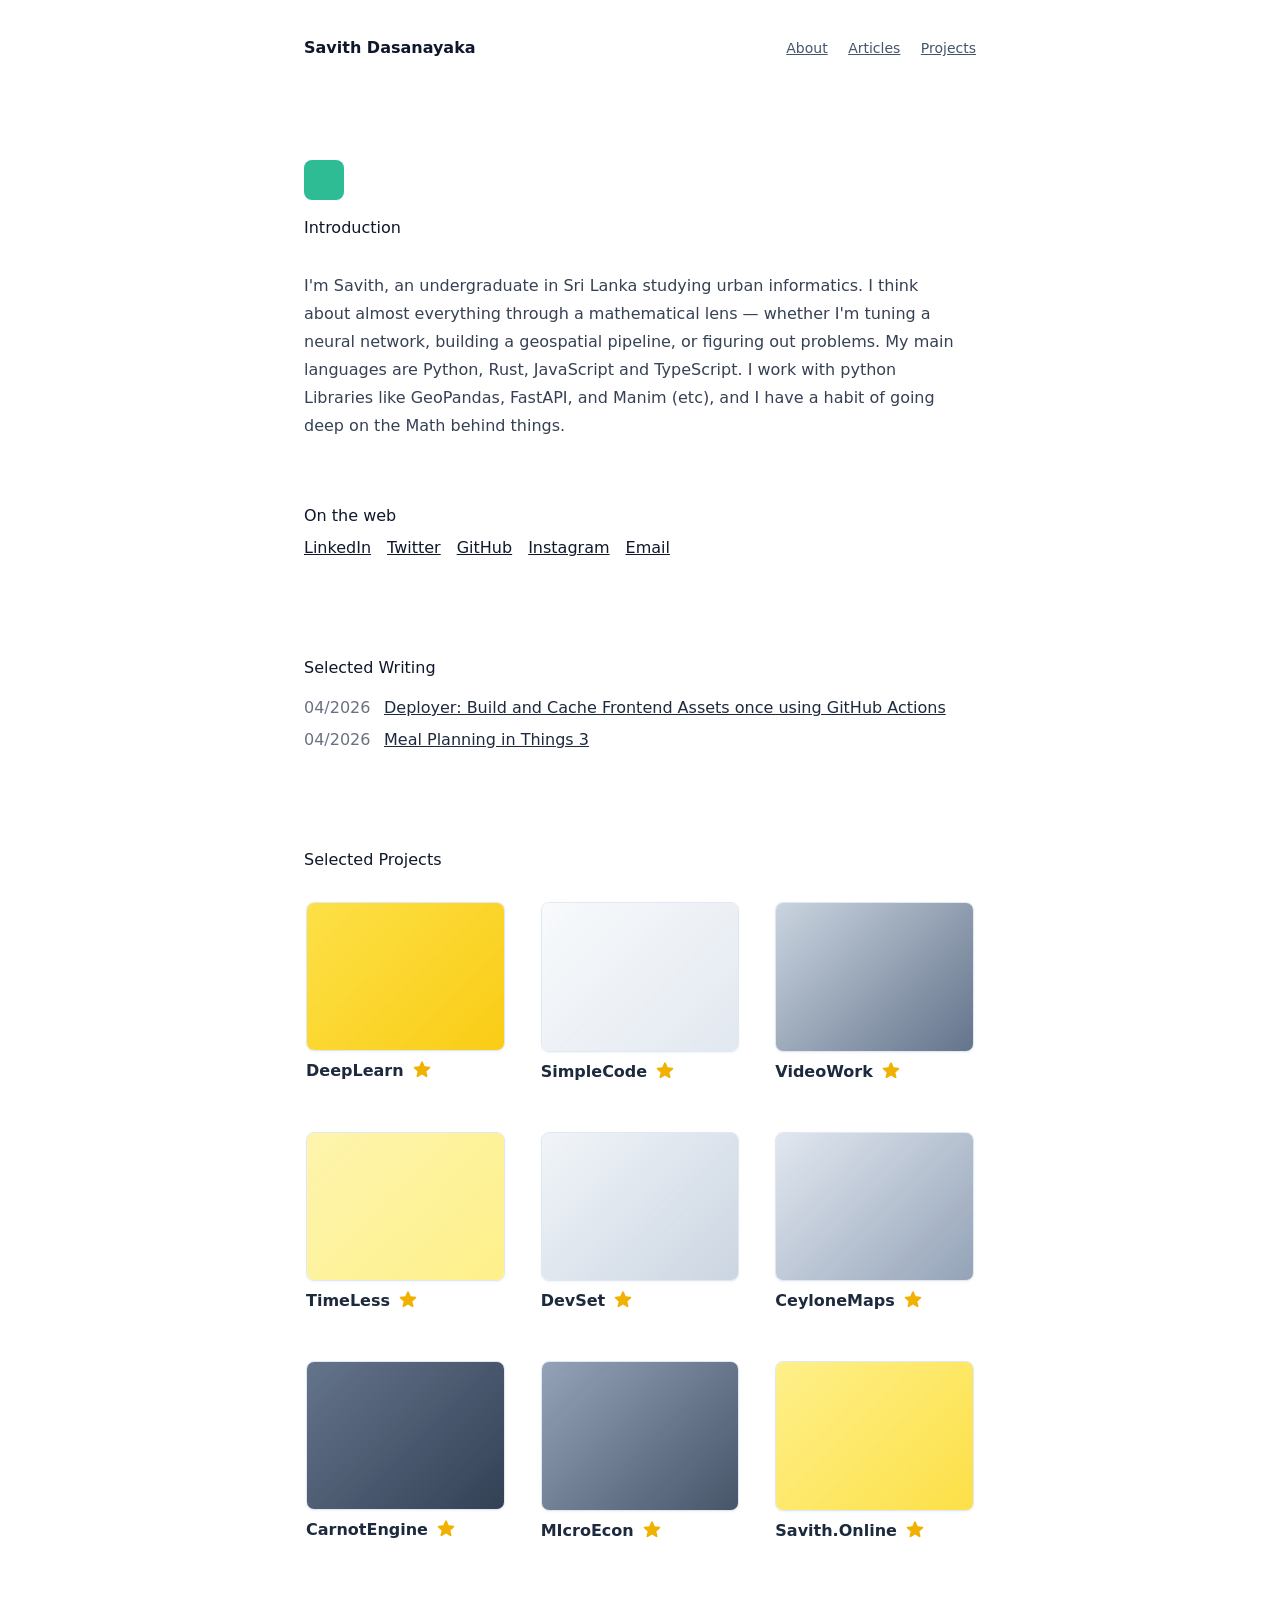
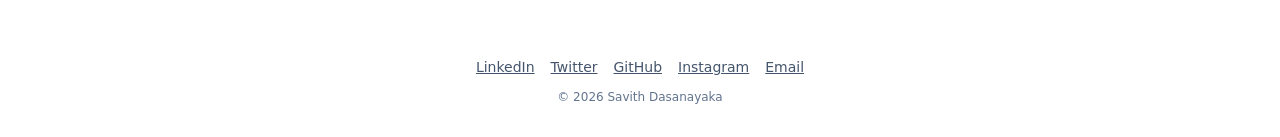
==== commit ec38c249: "Update introduction paragraph for clarity and conciseness" ====
--- a/index.html
+++ b/index.html
@@ -130,7 +130,7 @@
 </div>
 
  <div class="prose prose-lead-mb-0 prose-a:text-slate-900 visited:prose-a:text-slate-900">
-    <p>I'm Savith, an undergraduate in Sri Lanka juggling electrical engineering and urban informatics at the same time, because apparently one degree wasn't enough of a challenge. I think about almost everything through a mathematical lens — whether I'm tuning a neural network, building a geospatial pipeline, or figuring out problems. My main languages are Python, Rust, JavaScript and TypeScript. I work with python Libraries like GeoPandas, FastAPI, and Manim (etc), and I have a habit of going deep on the Math behind things.</p>
+    <p>I'm Savith, an undergraduate in Sri Lanka studying urban informatics. I think about almost everything through a mathematical lens — whether I'm tuning a neural network, building a geospatial pipeline, or figuring out problems. My main languages are Python, Rust, JavaScript and TypeScript. I work with python Libraries like GeoPandas, FastAPI, and Manim (etc), and I have a habit of going deep on the Math behind things.</p>
 
  </div>
 
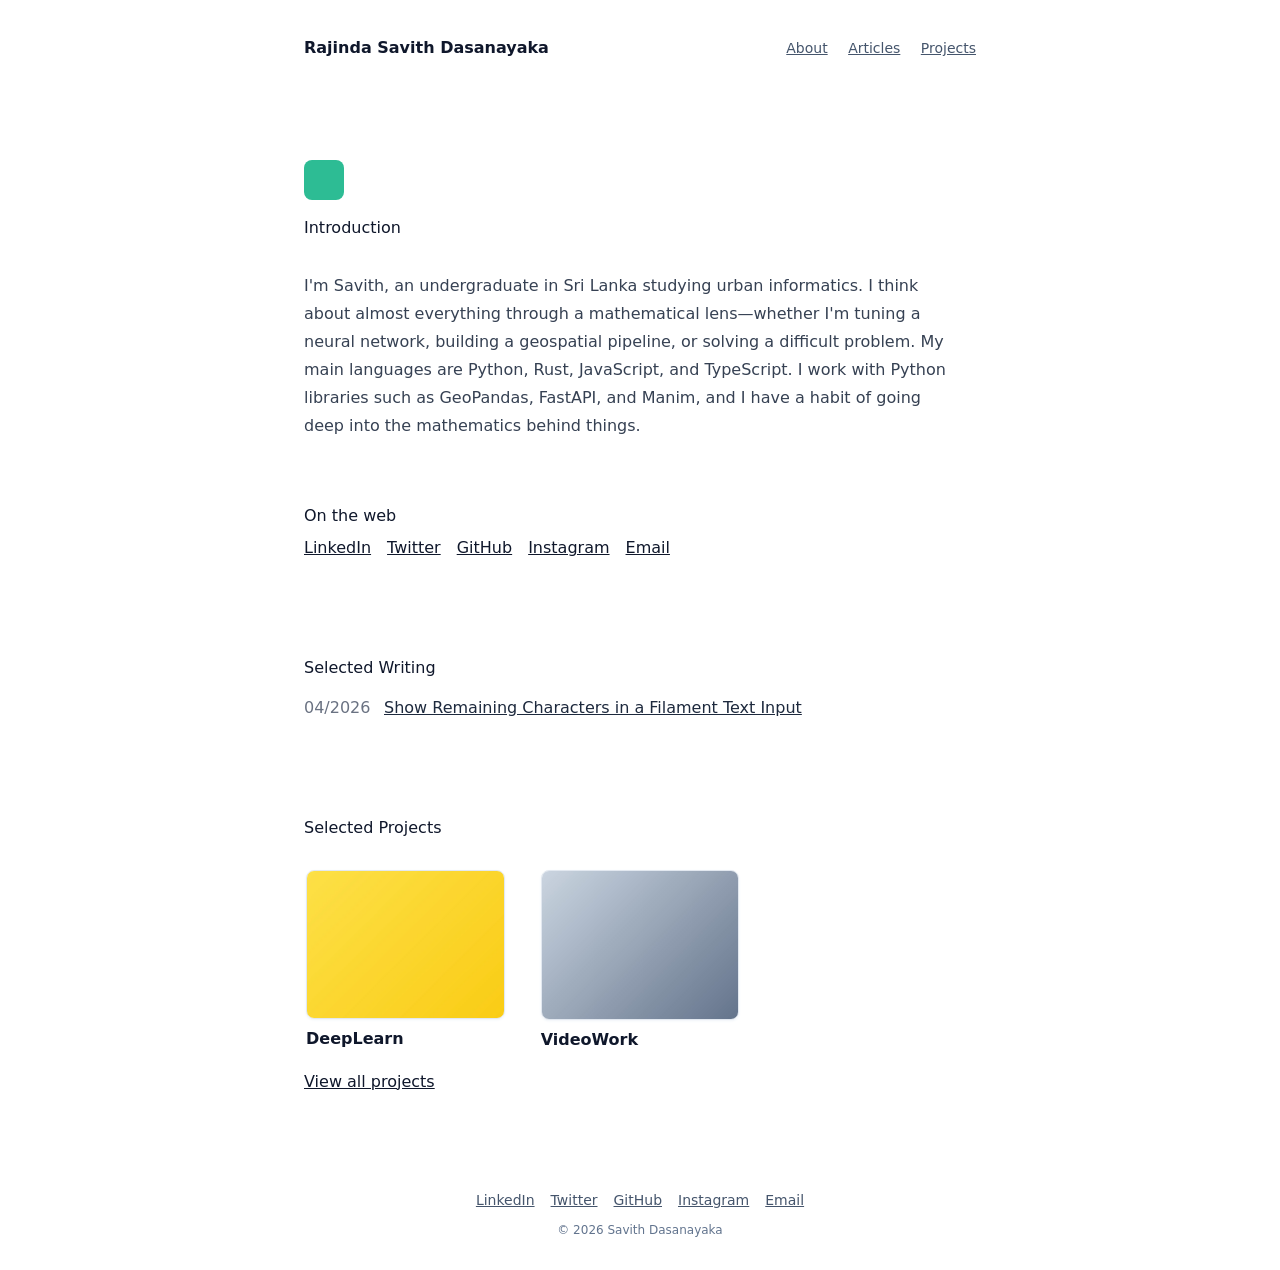
==== commit 2c40d2ab: "Refactor projects.html: Simplify structure, update metadata, and enhance accessibility" ====
--- a/index.html
+++ b/index.html
@@ -1,492 +1,120 @@
-<!DOCTYPE html>
-<!-- saved from url=(0014)about:internet -->
-<html lang="en" prefix="og: http://ogp.me/ns#"><head><meta http-equiv="Content-Type" content="text/html; charset=UTF-8">
-    
-    <meta name="viewport" content="width=device-width, initial-scale=1">
+<!doctype html>
+<html lang="en" prefix="og: https://ogp.me/ns#">
+<head>
+  <!-- Search, browser, and social-sharing metadata. Keep production URLs in sync with the live domain. -->
+  <meta charset="utf-8">
+  <meta name="viewport" content="width=device-width, initial-scale=1">
+  <title>Savith Dasanayaka | Urban Informatics and Software Development</title>
+  <meta name="title" content="Savith Dasanayaka | Urban Informatics and Software Development">
+  <meta name="description" content="Savith Dasanayaka is an urban informatics undergraduate in Sri Lanka who builds geospatial, machine-learning, mathematical, and software projects.">
+  <meta name="robots" content="index,follow">
+  <meta name="theme-color" content="#B5D1CC">
+  <link rel="canonical" href="https://savith.online/">
+  <link rel="me" href="https://github.com/SavithOnline">
 
-    <meta name="generator" content="Eleventy v3.1.5">
+  <meta property="og:type" content="website">
+  <meta property="og:url" content="https://savith.online/">
+  <meta property="og:title" content="Savith Dasanayaka | Urban Informatics and Software Development">
+  <meta property="og:description" content="Urban informatics, geospatial, machine-learning, mathematical, and software projects by Savith Dasanayaka.">
+  <meta property="og:image" content="https://savith.online/assets/images/Savith.Online.jpg">
+  <meta name="twitter:card" content="summary_large_image">
+  <meta name="twitter:title" content="Savith Dasanayaka | Urban Informatics and Software Development">
+  <meta name="twitter:description" content="Urban informatics, geospatial, machine-learning, mathematical, and software projects by Savith Dasanayaka.">
+  <meta name="twitter:image" content="https://savith.online/assets/images/Savith.Online.jpg">
 
-<title>Savith Dasanayaka </title>
-<meta name="title" content="Savith Dasanayaka &copy; Full Stack Developer">
-
-<meta name="fediverse:creator" content="@savith@phpc.social">
-
-
-
-    <meta name="description" content="Hi ??. I&#39;m a full stack developer creating things on the internet. Welcome to my personal website.">
-    <meta property="og:description" content="Hi ??. I&#39;m a full stack developer creating things on the internet. Welcome to my personal website.">
-    <meta property="twitter:description" content="Hi ??. I&#39;m a full stack developer creating things on the internet. Welcome to my personal website.">
-
-
-
-
-    <meta property="og:image" content="https://savith.dev/assets/savith-942ce7de-150e-40e8-985d-fc086a24a934.png">
-    <meta property="twitter:image" content="https://savith.dev/assets/savith-942ce7de-150e-40e8-985d-fc086a24a934.png">
-
-
-
-<meta property="og:type" content="website">
-<meta property="og:url" content="https://savith.dev/">
-<meta property="og:title" content="Savith Dasanayaka &copy; Full Stack Developer">
-
-
-<meta property="twitter:card" content="summary_large_image">
-<meta property="twitter:url" content="https://savith.dev/">
-<meta property="twitter:title" content="Savith Dasanayaka &copy; Full Stack Developer">
-
-<meta name="robots" content="index,follow">
-<meta name="google-site-verification" content="LIcRaaOJ4Pzt395oKRAn1KhZrIJZ11CWzoBEyNoOHS4">
-
-<link rel="canonical" href="https://savith.dev/">
-<link rel="author" href="https://savith.dev/humans.txt">
-
-
-<link rel="me" href="https://github.com/savith">
-
-
-
-<script async="" src="./assets/tracker.js" id="fathom-script"></script><script type="application/ld+json">
-    {
-        "name":"Savith Dasanayaka",
-        "description":"Savith Dasanayaka is a full stack developer based in Sri Lanka.",
-        "author": {
-            "@type":"Person",
-            "name":"Savith Dasanayaka"
-        },
-        "@type":"WebSite",
-        "url":"https://savith.dev",
-        "image":"https://savith.dev/assets/images/avatar.jpg",
-        "headline":"Savith Dasanayaka",
-        "sameAs":[
-            "https://phpc.social/@savith",
-            "https://github.com/savith"
-        ],
-        "@context":"http://schema.org"
-    }
-</script>
-
-
-    
-    <meta name="theme-color" content="#B5D1CC">
-
-    
-    <link rel="preconnect" href="https://stats.wnx.ch/">
-    <link rel="dns-prefetch" href="https://stats.wnx.ch/">
-
-    <!-- Fathom - simple website analytics - https://github.com/usefathom/fathom -->
-    <script>
-    (function(f, a, t, h, o, m){
-        a[h]=a[h]||function(){
-            (a[h].q=a[h].q||[]).push(arguments)
-        };
-        o=f.createElement('script'),
-        m=f.getElementsByTagName('script')[0];
-        o.async=1; o.src=t; o.id='fathom-script';
-        m.parentNode.insertBefore(o,m)
-    })(document, window, '//stats.wnx.ch/tracker.js', 'fathom');
-    fathom('set', 'siteId', 'BSSXI');
-    fathom('trackPageview');
-    </script>
-    <!-- / Fathom -->
-
-
-
-  <link rel="stylesheet" crossorigin="" href="./assets/style.css">
-<style>html { overflow-y: scroll; }</style>
-  </head>
+  <!-- Machine-readable profile data used by search engines and other crawlers. -->
+  <script type="application/ld+json">
+  {
+    "@context": "https://schema.org",
+    "@type": "Person",
+    "name": "Savith Dasanayaka",
+    "url": "https://savith.online/",
+    "image": "https://savith.online/assets/images/Savith.Online.jpg",
+    "description": "Urban informatics undergraduate and software developer based in Sri Lanka.",
+    "sameAs": [
+      "https://github.com/SavithOnline",
+      "https://www.linkedin.com/in/savithonline/",
+      "https://x.com/SavithOnline",
+      "https://www.instagram.com/savithonline/"
+    ]
+  }
+  </script>
+  <link rel="stylesheet" href="./assets/style.css">
+  <style>html { overflow-y: scroll; }</style>
+</head>
 <body class="bg-[#f3e5f5] text-slate-900 relative font-sans selection:text-[#160404] selection:bg-[#fef4ad]">
-
-<a class="absolute top-auto left-[-999px] overflow-hidden w-px h-px font-semibold bg-gray-900 text-gray-200 px-2 py-1 rounded shadow shadow-gray-500/20 ring-2 ring-red-500 ring-offset-2 ring-offset-red-100 focus:overflow-auto focus:w-auto focus:h-auto focus:top-5 focus:left-5 focus:z-50" href="https://savith.dev/#skip-content-target">
-    Skip to content ?
-</a>
-
-<div class="container mx-auto max-w-2xl">
+  <a class="absolute top-auto left-[-999px] overflow-hidden w-px h-px font-semibold bg-gray-900 text-gray-200 px-2 py-1 rounded shadow shadow-gray-500/20 ring-2 ring-red-500 ring-offset-2 ring-offset-red-100 focus:overflow-auto focus:w-auto focus:h-auto focus:top-5 focus:left-5 focus:z-50" href="#main-content">Skip to content ↓</a>
+  <!-- The skip link above lets keyboard users bypass this repeated navigation. -->
+  <div class="container mx-auto max-w-2xl">
+    <!-- Shared site header and primary navigation. -->
     <header class="mt-8 mb-24 md:flex justify-between items-center px-4 md:px-0">
-        <div class="font-medium">
-            <a href="index.html" class="inline-block -ml-2 px-2 py-1 rounded-lg font-semibold hover:bg-gray-100 transition">
-                Savith Dasanayaka
-            </a>
+      <div class="font-medium">
+        <a href="index.html" class="inline-block -ml-2 px-2 py-1 rounded-lg font-semibold hover:bg-gray-100 transition">
+          Rajinda Savith Dasanayaka
+        </a>
+      </div>
+      <nav aria-label="Primary" class="text-sm text-slate-600 font-medium space-x-4">
+        <a href="about.html" class="underline hover:no-underline">About</a>
+        <a href="articles.html" class="underline hover:no-underline">Articles</a>
+        <a href="projects.html" class="underline hover:no-underline">Projects</a>
+      </nav>
+    </header>
+    <!-- Homepage introduction followed by curated writing and project links. -->
+    <main id="main-content" class="px-4 md:px-0" tabindex="-1">
+      <div class="mt-8 mb-8">
+        <div class="mb-4 h-10 w-10 rounded-lg overflow-hidden animate-in zoom-in-0 zoom-out-100 spin-in-45 duration-500">
+          <div class="h-10 w-10 hover:duration-1000" style="background-color:#2DBC94"></div>
         </div>
-
-        <nav class="text-sm text-slate-600 font-medium space-x-4">
-    <a href="about.html" class="underline hover:no-underline">About</a>
-    <a href="articles.html" class="underline hover:no-underline">Articles</a>
-    <a href="projects.html" class="underline hover:no-underline">Projects</a>
-        </nav>
-
-    </header>
-
-    <div id="skip-content-target" class="hidden" tabindex="-1"></div>
-    <main class="px-4 md:px-0">
-        
-
-<div class="mt-8 mb-8">
-    <div class="mb-4 h-10 w-10 rounded-lg overflow-hidden animate-in zoom-in-0 zoom-out-100 spin-in-45 duration-500">
-
-    <div class="h-10 w-10 hover:duration-1000" style="background-color: #2DBC94;"></div>
-    </div>
-
-    <h1 class="text-slate-900 font-medium">Introduction</h1>
-</div>
-
- <div class="prose prose-lead-mb-0 prose-a:text-slate-900 visited:prose-a:text-slate-900">
-    <p>I'm Savith, an undergraduate in Sri Lanka studying urban informatics. I think about almost everything through a mathematical lens — whether I'm tuning a neural network, building a geospatial pipeline, or figuring out problems. My main languages are Python, Rust, JavaScript and TypeScript. I work with python Libraries like GeoPandas, FastAPI, and Manim (etc), and I have a habit of going deep on the Math behind things.</p>
-
- </div>
-
-
-<div class="my-16">
-    <h3 class="mb-2 text-slate-900 font-medium">On the web</h3>
-
-    <ul class="flex space-x-4">
-        <li>
-            <a href="https://www.linkedin.com/in/savithonline/" class="underline">LinkedIn</a>
-        </li>
-        <li>
-            <a href="https://x.com/SavithOnline" class="underline">Twitter</a>
-        </li>
-        <li>
-            <a href="https://github.com/SavithOnline" class="underline">GitHub</a>
-        </li>
-        <li>
-            <a href="https://www.instagram.com/savithonline/?hl=en" class="underline">Instagram</a>
-        </li>
-        <li>
-            <a href="mailto:SavithOnline@gmail.com" class="underline">Email</a>
-        </li>
-    </ul>
-
-</div>
-
-<div class="my-24">
-    <h3 class="mb-4 text-slate-900 font-medium">Selected Writing</h3>
-
-    <ul class="text-slate-800 space-y-2">
-        
-        <li class="flex">
-            <span class="shrink-0 grow-0 inline-block w-20 text-gray-500 tabular-nums">
-                04/2026
-            </span>
-            <a href="https://savith.dev/posts/2024/08/03/deployer-build-and-cache-frontend-assets-once-using-github-actions/" class="underline hover:no-underline">
-                Deployer: Build and Cache Frontend Assets once using GitHub Actions
-            </a>
-        </li>
-        
-        <li class="flex">
-            <span class="shrink-0 grow-0 inline-block w-20 text-gray-500 tabular-nums">
-                04/2026
-            </span>
-            <a href="https://savith.dev/posts/2024/03/09/meal-planning-in-things-3/" class="underline hover:no-underline">
-                Meal Planning in Things 3
-            </a>
-        </li>
-        
-    </ul>
-</div>
-
-<div class="my-24">
-    <h3 class="mb-4 text-slate-900 font-medium">Selected Projects</h3>
-
-    
-    <dl class="grid grid-cols-2 md:grid-cols-3 gap-x-8 gap-y-4">
-          <a
-            href="https://github.com/SavithOnline/DeepLearn"
-            class="block transition rounded-lg -mx-3 p-3 border-2 border-transparent hover:bg-slate-50/25 hover:border-slate-300 hover:border-dashed"
-          >
-            <img
-              src="./assets/images/DeepLearn.jpg"
-              loading="lazy"
-              alt="Image representing the DeepLearn project"
-              class="rounded-lg border border-slate-200 shadow shadow-slate-100"
-            />
-
-            <dl class="mt-2 mb-1">
-              <dt class="text-slate-800 flex items-start gap-2">
-                <h2 class="font-semibold">DeepLearn</h2>
-
-                <svg
-                  xmlns="http://www.w3.org/2000/svg"
-                  viewBox="0 0 20 20"
-                  fill="currentColor"
-                  class="w-5 h-5 text-yellow-500 shrink-0"
-                >
-                  <path
-                    fill-rule="evenodd"
-                    d="M10.868 2.884c-.321-.772-1.415-.772-1.736 0l-1.83 4.401-4.753.381c-.833.067-1.171 1.107-.536 1.651l3.62 3.102-1.106 4.637c-.194.813.691 1.456 1.405 1.02L10 15.591l4.069 2.485c.713.436 1.598-.207 1.404-1.02l-1.106-4.637 3.62-3.102c.635-.544.297-1.584-.536-1.65l-4.752-.382-1.831-4.401Z"
-                    clip-rule="evenodd"
-                  ></path>
-                </svg>
-              </dt>
-            </dl>
-          </a>
-          <a
-            href="https://github.com/savith/laravel-backup-restore"
-            class="block transition rounded-lg -mx-3 p-3 border-2 border-transparent hover:bg-slate-50/25 hover:border-slate-300 hover:border-dashed"
-          >
-            <img
-              src="./assets/images/SimpleCode.jpg"
-              loading="lazy"
-              alt="Image representing the laravel-backup-restore project"
-              class="rounded-lg border border-slate-200 shadow shadow-slate-100"
-            />
-
-            <dl class="mt-2 mb-1">
-              <dt class="text-slate-800 flex items-start gap-2">
-                <h2 class="font-semibold">SimpleCode</h2>
-
-                <svg
-                  xmlns="http://www.w3.org/2000/svg"
-                  viewBox="0 0 20 20"
-                  fill="currentColor"
-                  class="w-5 h-5 text-yellow-500 shrink-0"
-                >
-                  <path
-                    fill-rule="evenodd"
-                    d="M10.868 2.884c-.321-.772-1.415-.772-1.736 0l-1.83 4.401-4.753.381c-.833.067-1.171 1.107-.536 1.651l3.62 3.102-1.106 4.637c-.194.813.691 1.456 1.405 1.02L10 15.591l4.069 2.485c.713.436 1.598-.207 1.404-1.02l-1.106-4.637 3.62-3.102c.635-.544.297-1.584-.536-1.65l-4.752-.382-1.831-4.401Z"
-                    clip-rule="evenodd"
-                  ></path>
-                </svg>
-              </dt>
-            </dl>
-          </a>
-          <a
-            href="https://github.com/savith/git-auto-commit-action"
-            class="block transition rounded-lg -mx-3 p-3 border-2 border-transparent hover:bg-slate-50/25 hover:border-slate-300 hover:border-dashed"
-          >
-            <img
-              src="./assets/images/VideoWork.jpg"
-              loading="lazy"
-              alt="Image representing the git-auto-commit-action project"
-              class="rounded-lg border border-slate-200 shadow shadow-slate-100"
-            />
-
-            <dl class="mt-2 mb-1">
-              <dt class="text-slate-800 flex items-start gap-2">
-                <h2 class="font-semibold">VideoWork</h2>
-
-                <svg
-                  xmlns="http://www.w3.org/2000/svg"
-                  viewBox="0 0 20 20"
-                  fill="currentColor"
-                  class="w-5 h-5 text-yellow-500 shrink-0"
-                >
-                  <path
-                    fill-rule="evenodd"
-                    d="M10.868 2.884c-.321-.772-1.415-.772-1.736 0l-1.83 4.401-4.753.381c-.833.067-1.171 1.107-.536 1.651l3.62 3.102-1.106 4.637c-.194.813.691 1.456 1.405 1.02L10 15.591l4.069 2.485c.713.436 1.598-.207 1.404-1.02l-1.106-4.637 3.62-3.102c.635-.544.297-1.584-.536-1.65l-4.752-.382-1.831-4.401Z"
-                    clip-rule="evenodd"
-                  ></path>
-                </svg>
-              </dt>
-            </dl>
-          </a>
-          <a
-            href="https://github.com/savith/sidecar-browsershot"
-            class="block transition rounded-lg -mx-3 p-3 border-2 border-transparent hover:bg-slate-50/25 hover:border-slate-300 hover:border-dashed"
-          >
-            <img
-              src="./assets/images/TimeLess.jpg"
-              loading="lazy"
-              alt="Image representing the sidecar-browsershot project"
-              class="rounded-lg border border-slate-200 shadow shadow-slate-100"
-            />
-
-            <dl class="mt-2 mb-1">
-              <dt class="text-slate-800 flex items-start gap-2">
-                <h2 class="font-semibold">TimeLess</h2>
-
-                <svg
-                  xmlns="http://www.w3.org/2000/svg"
-                  viewBox="0 0 20 20"
-                  fill="currentColor"
-                  class="w-5 h-5 text-yellow-500 shrink-0"
-                >
-                  <path
-                    fill-rule="evenodd"
-                    d="M10.868 2.884c-.321-.772-1.415-.772-1.736 0l-1.83 4.401-4.753.381c-.833.067-1.171 1.107-.536 1.651l3.62 3.102-1.106 4.637c-.194.813.691 1.456 1.405 1.02L10 15.591l4.069 2.485c.713.436 1.598-.207 1.404-1.02l-1.106-4.637 3.62-3.102c.635-.544.297-1.584-.536-1.65l-4.752-.382-1.831-4.401Z"
-                    clip-rule="evenodd"
-                  ></path>
-                </svg>
-              </dt>
-            </dl>
-          </a>
-          <a
-            href="https://github.com/savith/changelog-updater-action"
-            class="block transition rounded-lg -mx-3 p-3 border-2 border-transparent hover:bg-slate-50/25 hover:border-slate-300 hover:border-dashed"
-          >
-            <img
-              src="./assets/images/DevSet.jpg"
-              loading="lazy"
-              alt="Image representing the changelog-updater-action project"
-              class="rounded-lg border border-slate-200 shadow shadow-slate-100"
-            />
-
-            <dl class="mt-2 mb-1">
-              <dt class="text-slate-800 flex items-start gap-2">
-                <h2 class="font-semibold">DevSet</h2>
-
-                <svg
-                  xmlns="http://www.w3.org/2000/svg"
-                  viewBox="0 0 20 20"
-                  fill="currentColor"
-                  class="w-5 h-5 text-yellow-500 shrink-0"
-                >
-                  <path
-                    fill-rule="evenodd"
-                    d="M10.868 2.884c-.321-.772-1.415-.772-1.736 0l-1.83 4.401-4.753.381c-.833.067-1.171 1.107-.536 1.651l3.62 3.102-1.106 4.637c-.194.813.691 1.456 1.405 1.02L10 15.591l4.069 2.485c.713.436 1.598-.207 1.404-1.02l-1.106-4.637 3.62-3.102c.635-.544.297-1.584-.536-1.65l-4.752-.382-1.831-4.401Z"
-                    clip-rule="evenodd"
-                  ></path>
-                </svg>
-              </dt>
-            </dl>
-          </a>
-          <a
-            href="https://github.com/savith/commonmark-markdown-renderer"
-            class="block transition rounded-lg -mx-3 p-3 border-2 border-transparent hover:bg-slate-50/25 hover:border-slate-300 hover:border-dashed"
-          >
-            <img
-              src="./assets/images/CeyloneMaps.jpg"
-              loading="lazy"
-              alt="Image representing the commonmark-markdown-renderer project"
-              class="rounded-lg border border-slate-200 shadow shadow-slate-100"
-            />
-
-            <dl class="mt-2 mb-1">
-              <dt class="text-slate-800 flex items-start gap-2">
-                <h2 class="font-semibold">CeyloneMaps</h2>
-
-                <svg
-                  xmlns="http://www.w3.org/2000/svg"
-                  viewBox="0 0 20 20"
-                  fill="currentColor"
-                  class="w-5 h-5 text-yellow-500 shrink-0"
-                >
-                  <path
-                    fill-rule="evenodd"
-                    d="M10.868 2.884c-.321-.772-1.415-.772-1.736 0l-1.83 4.401-4.753.381c-.833.067-1.171 1.107-.536 1.651l3.62 3.102-1.106 4.637c-.194.813.691 1.456 1.405 1.02L10 15.591l4.069 2.485c.713.436 1.598-.207 1.404-1.02l-1.106-4.637 3.62-3.102c.635-.544.297-1.584-.536-1.65l-4.752-.382-1.831-4.401Z"
-                    clip-rule="evenodd"
-                  ></path>
-                </svg>
-              </dt>
-            </dl>
-          </a>
-          <a
-            href="https://github.com/savith/laravel-sends"
-            class="block transition rounded-lg -mx-3 p-3 border-2 border-transparent hover:bg-slate-50/25 hover:border-slate-300 hover:border-dashed"
-          >
-            <img
-              src="./assets/images/CarnotEngine.jpg"
-              loading="lazy"
-              alt="Image representing the laravel-sends project"
-              class="rounded-lg border border-slate-200 shadow shadow-slate-100"
-            />
-
-            <dl class="mt-2 mb-1">
-              <dt class="text-slate-800 flex items-start gap-2">
-                <h2 class="font-semibold">CarnotEngine</h2>
-
-                <svg
-                  xmlns="http://www.w3.org/2000/svg"
-                  viewBox="0 0 20 20"
-                  fill="currentColor"
-                  class="w-5 h-5 text-yellow-500 shrink-0"
-                >
-                  <path
-                    fill-rule="evenodd"
-                    d="M10.868 2.884c-.321-.772-1.415-.772-1.736 0l-1.83 4.401-4.753.381c-.833.067-1.171 1.107-.536 1.651l3.62 3.102-1.106 4.637c-.194.813.691 1.456 1.405 1.02L10 15.591l4.069 2.485c.713.436 1.598-.207 1.404-1.02l-1.106-4.637 3.62-3.102c.635-.544.297-1.584-.536-1.65l-4.752-.382-1.831-4.401Z"
-                    clip-rule="evenodd"
-                  ></path>
-                </svg>
-              </dt>
-            </dl>
-          </a>
-          <a
-            href="https://3.screeenly.com/"
-            class="block transition rounded-lg -mx-3 p-3 border-2 border-transparent hover:bg-slate-50/25 hover:border-slate-300 hover:border-dashed"
-          >
-            <img
-              src="./assets/images/MIcroEcon.jpg"
-              loading="lazy"
-              alt="Image representing the 3.screeenly.com project"
-              class="rounded-lg border border-slate-200 shadow shadow-slate-100"
-            />
-
-            <dl class="mt-2 mb-1">
-              <dt class="text-slate-800 flex items-start gap-2">
-                <h2 class="font-semibold">MIcroEcon</h2>
-
-                <svg
-                  xmlns="http://www.w3.org/2000/svg"
-                  viewBox="0 0 20 20"
-                  fill="currentColor"
-                  class="w-5 h-5 text-yellow-500 shrink-0"
-                >
-                  <path
-                    fill-rule="evenodd"
-                    d="M10.868 2.884c-.321-.772-1.415-.772-1.736 0l-1.83 4.401-4.753.381c-.833.067-1.171 1.107-.536 1.651l3.62 3.102-1.106 4.637c-.194.813.691 1.456 1.405 1.02L10 15.591l4.069 2.485c.713.436 1.598-.207 1.404-1.02l-1.106-4.637 3.62-3.102c.635-.544.297-1.584-.536-1.65l-4.752-.382-1.831-4.401Z"
-                    clip-rule="evenodd"
-                  ></path>
-                </svg>
-              </dt>
-            </dl>
-          </a>
-          <a
-            href="https://github.com/savith/laravel-stats"
-            class="block transition rounded-lg -mx-3 p-3 border-2 border-transparent hover:bg-slate-50/25 hover:border-slate-300 hover:border-dashed"
-          >
-            <img
-              src="./assets/images/Savith.Online.jpg"
-              loading="lazy"
-              alt="Image representing the laravel-stats project"
-              class="rounded-lg border border-slate-200 shadow shadow-slate-100"
-            />
-
-            <dl class="mt-2 mb-1">
-              <dt class="text-slate-800 flex items-start gap-2">
-                <h2 class="font-semibold">Savith.Online</h2>
-
-                <svg
-                  xmlns="http://www.w3.org/2000/svg"
-                  viewBox="0 0 20 20"
-                  fill="currentColor"
-                  class="w-5 h-5 text-yellow-500 shrink-0"
-                >
-                  <path
-                    fill-rule="evenodd"
-                    d="M10.868 2.884c-.321-.772-1.415-.772-1.736 0l-1.83 4.401-4.753.381c-.833.067-1.171 1.107-.536 1.651l3.62 3.102-1.106 4.637c-.194.813.691 1.456 1.405 1.02L10 15.591l4.069 2.485c.713.436 1.598-.207 1.404-1.02l-1.106-4.637 3.62-3.102c.635-.544.297-1.584-.536-1.65l-4.752-.382-1.831-4.401Z"
-                    clip-rule="evenodd"
-                  ></path>
-                </svg>
-              </dt>
-            </dl>
-          </a>
-        </dl>
-
-</div>
-
+        <h1 class="text-slate-900 font-medium">Introduction</h1>
+      </div>
+      <div class="prose prose-lead-mb-0 prose-a:text-slate-900 visited:prose-a:text-slate-900">
+        <p>
+          I'm Savith, an undergraduate in Sri Lanka studying urban informatics. I think about almost everything through a mathematical lens—whether I'm tuning a neural network, building a geospatial pipeline, or solving a difficult problem.
+          My main languages are Python, Rust, JavaScript, and TypeScript. I work with Python libraries such as GeoPandas, FastAPI, and Manim, and I have a habit of going deep into the mathematics behind things.
+        </p>
+      </div>
+      <!-- External profiles where visitors can follow Savith's work. -->
+      <section class="my-16" aria-labelledby="on-the-web">
+        <h2 id="on-the-web" class="mb-2 text-slate-900 font-medium">On the web</h2>
+        <ul class="flex flex-wrap gap-4">
+          <li><a href="https://www.linkedin.com/in/savithonline/" class="underline">LinkedIn</a></li>
+          <li><a href="https://x.com/SavithOnline" class="underline">Twitter</a></li>
+          <li><a href="https://github.com/SavithOnline" class="underline">GitHub</a></li>
+          <li><a href="https://www.instagram.com/savithonline/" class="underline">Instagram</a></li>
+          <li><a href="mailto:SavithOnline@gmail.com" class="underline">Email</a></li>
+        </ul>
+      </section>
+      <!-- A small selection; the Articles page contains the full archive. -->
+      <section class="my-24" aria-labelledby="selected-writing">
+        <h2 id="selected-writing" class="mb-4 text-slate-900 font-medium">Selected Writing</h2>
+        <ul class="text-slate-800 space-y-2">
+          <li class="flex">
+            <time datetime="2026-04-04" class="shrink-0 grow-0 inline-block w-20 text-gray-500 tabular-nums">04/2026</time>
+            <a href="articles/show-remaining-characters-filament.html" class="underline hover:no-underline">Show Remaining Characters in a Filament Text Input</a>
+          </li>
+        </ul>
+      </section>
+      <!-- Featured work; the Projects page contains the complete project index. -->
+      <section class="my-24" aria-labelledby="selected-projects">
+        <h2 id="selected-projects" class="mb-4 text-slate-900 font-medium">Selected Projects</h2>
+        <div class="grid grid-cols-2 md:grid-cols-3 gap-x-8 gap-y-4">
+          <a href="https://github.com/SavithOnline/DeepLearn" class="block transition rounded-lg -mx-3 p-3 border-2 border-transparent hover:bg-slate-50/25 hover:border-slate-300 hover:border-dashed"><img src="./assets/images/DeepLearn.jpg" loading="lazy" alt="" class="rounded-lg border border-slate-200 shadow shadow-slate-100"><h3 class="font-semibold mt-2 mb-1">DeepLearn</h3></a>
+          <a href="https://github.com/SavithOnline/VideoWork" class="block transition rounded-lg -mx-3 p-3 border-2 border-transparent hover:bg-slate-50/25 hover:border-slate-300 hover:border-dashed"><img src="./assets/images/VideoWork.jpg" loading="lazy" alt="" class="rounded-lg border border-slate-200 shadow shadow-slate-100"><h3 class="font-semibold mt-2 mb-1">VideoWork</h3></a>
+        </div>
+        <p class="mt-6"><a href="projects.html" class="underline hover:no-underline">View all projects</a></p>
+      </section>
     </main>
-
+    <!-- Shared social links and site ownership information. -->
     <footer class="text-sm text-center mt-20 mb-8 px-4 md:px-0">
-    <nav class="mx-auto flex flex-col justify-center items-center gap-2">
-                <div class="inline-flex flex-wrap text-center justify-center space-x-4 text-slate-600">
-            <a href="https://www.linkedin.com/in/savithonline/" class="underline hover:no-underline">LinkedIn</a>
-            <a href="https://x.com/SavithOnline" class="underline hover:no-underline">Twitter</a>
-            <a href="https://github.com/SavithOnline" class="underline hover:no-underline">GitHub</a>
-            <a href="https://www.instagram.com/savithonline/?hl=en" class="underline hover:no-underline">Instagram</a>
-            <a href="mailto:SavithOnline@gmail.com" class="underline hover:no-underline">Email</a>
-        </div>
-    </nav>
-    <div class="mt-3 text-xs text-slate-500">
-        &copy; 2026 Savith Dasanayaka
-    </div>
-</footer>
-
-</div>
-
-<script defer="" src="./assets/beacon.js" integrity="sha512-8DS7rgIrAmghBFwoOTujcf6D9rXvH8xm8JQ1Ja01h9QX8EzXldiszufYa4IFfKdLUKTTrnSFXLDkUEOTrZQ8Qg==" data-cf-beacon="{&quot;version&quot;:&quot;2024.11.0&quot;,&quot;token&quot;:&quot;1e943190d18244159a7ac261df570747&quot;,&quot;r&quot;:1,&quot;server_timing&quot;:{&quot;name&quot;:{&quot;cfCacheStatus&quot;:true,&quot;cfEdge&quot;:true,&quot;cfExtPri&quot;:true,&quot;cfL4&quot;:true,&quot;cfOrigin&quot;:true,&quot;cfSpeedBrain&quot;:true},&quot;location_startswith&quot;:null}}" crossorigin="anonymous"></script>
-
-
-</body></html>
-
-
-
-
+      <nav aria-label="Social links" class="inline-flex flex-wrap justify-center gap-4 text-slate-600">
+        <a href="https://www.linkedin.com/in/savithonline/" class="underline hover:no-underline">LinkedIn</a>
+        <a href="https://x.com/SavithOnline" class="underline hover:no-underline">Twitter</a>
+        <a href="https://github.com/SavithOnline" class="underline hover:no-underline">GitHub</a>
+        <a href="https://www.instagram.com/savithonline/" class="underline hover:no-underline">Instagram</a>
+        <a href="mailto:SavithOnline@gmail.com" class="underline hover:no-underline">Email</a>
+      </nav>
+      <div class="mt-3 text-xs text-slate-500">&copy; 2026 Savith Dasanayaka</div>
+    </footer>
+  </div>
+</body>
+</html>
--- a/assets/style.css
+++ b/assets/style.css
@@ -1,3 +1,14 @@
+/*
+ * Stylesheet map
+ * properties: generated fallback values for utility custom properties
+ * theme:      shared colors, spacing, type, and animation tokens
+ * base:       browser normalization and accessible element defaults
+ * components: reusable patterns such as long-form article typography
+ * utilities:  single-purpose classes applied directly in the HTML
+ *
+ * Most rules below are generated utility CSS. Prefer changing HTML classes
+ * (or the original Tailwind source, if one is added) instead of isolated rules.
+ */
 @layer properties {
   @supports (((-webkit-hyphens: none)) and (not (margin-trim: inline))) or
     ((-moz-orient: inline) and (not (color: rgb(from red r g b)))) {
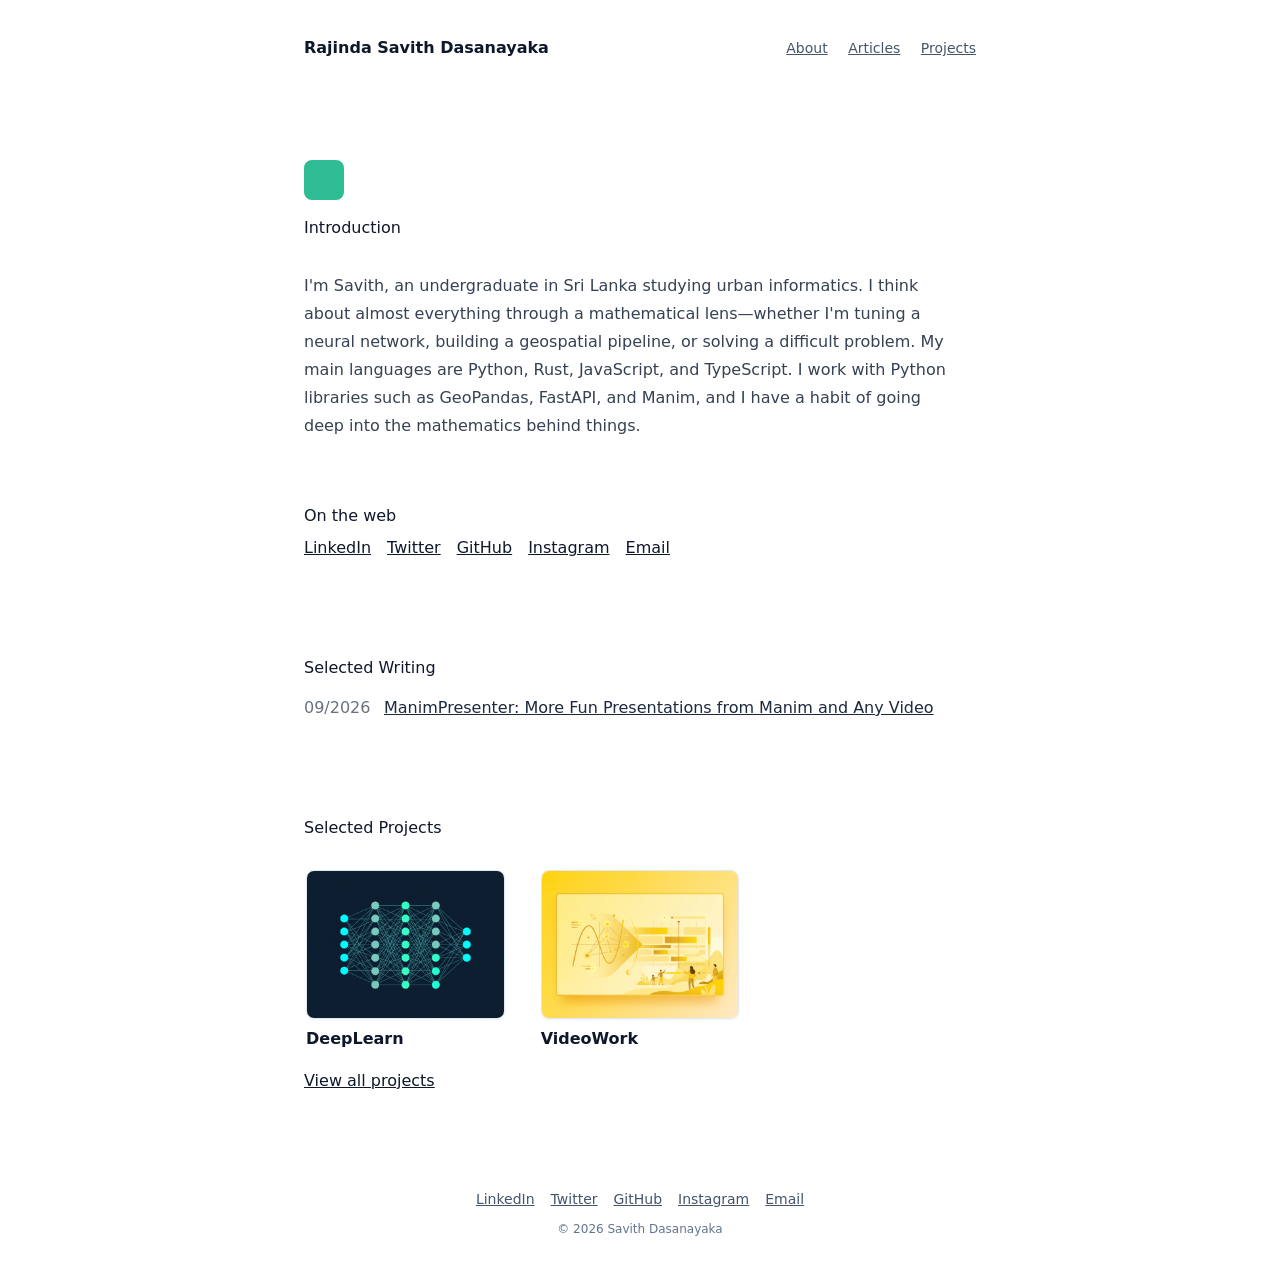
==== commit 5c5f10c4: "Replace Filament placeholder with ManimPresenter article" ====
--- a/index.html
+++ b/index.html
@@ -89,8 +89,8 @@
         <h2 id="selected-writing" class="mb-4 text-slate-900 font-medium">Selected Writing</h2>
         <ul class="text-slate-800 space-y-2">
           <li class="flex">
-            <time datetime="2026-04-04" class="shrink-0 grow-0 inline-block w-20 text-gray-500 tabular-nums">04/2026</time>
-            <a href="articles/show-remaining-characters-filament.html" class="underline hover:no-underline">Show Remaining Characters in a Filament Text Input</a>
+            <time datetime="2026-09-13" class="shrink-0 grow-0 inline-block w-20 text-gray-500 tabular-nums">09/2026</time>
+            <a href="articles/manim-presenter.html" class="underline hover:no-underline">ManimPresenter: More Fun Presentations from Manim and Any Video</a>
           </li>
         </ul>
       </section>
@@ -116,5 +116,6 @@
       <div class="mt-3 text-xs text-slate-500">&copy; 2026 Savith Dasanayaka</div>
     </footer>
   </div>
+  <script defer src="/_vercel/insights/script.js"></script>
 </body>
 </html>
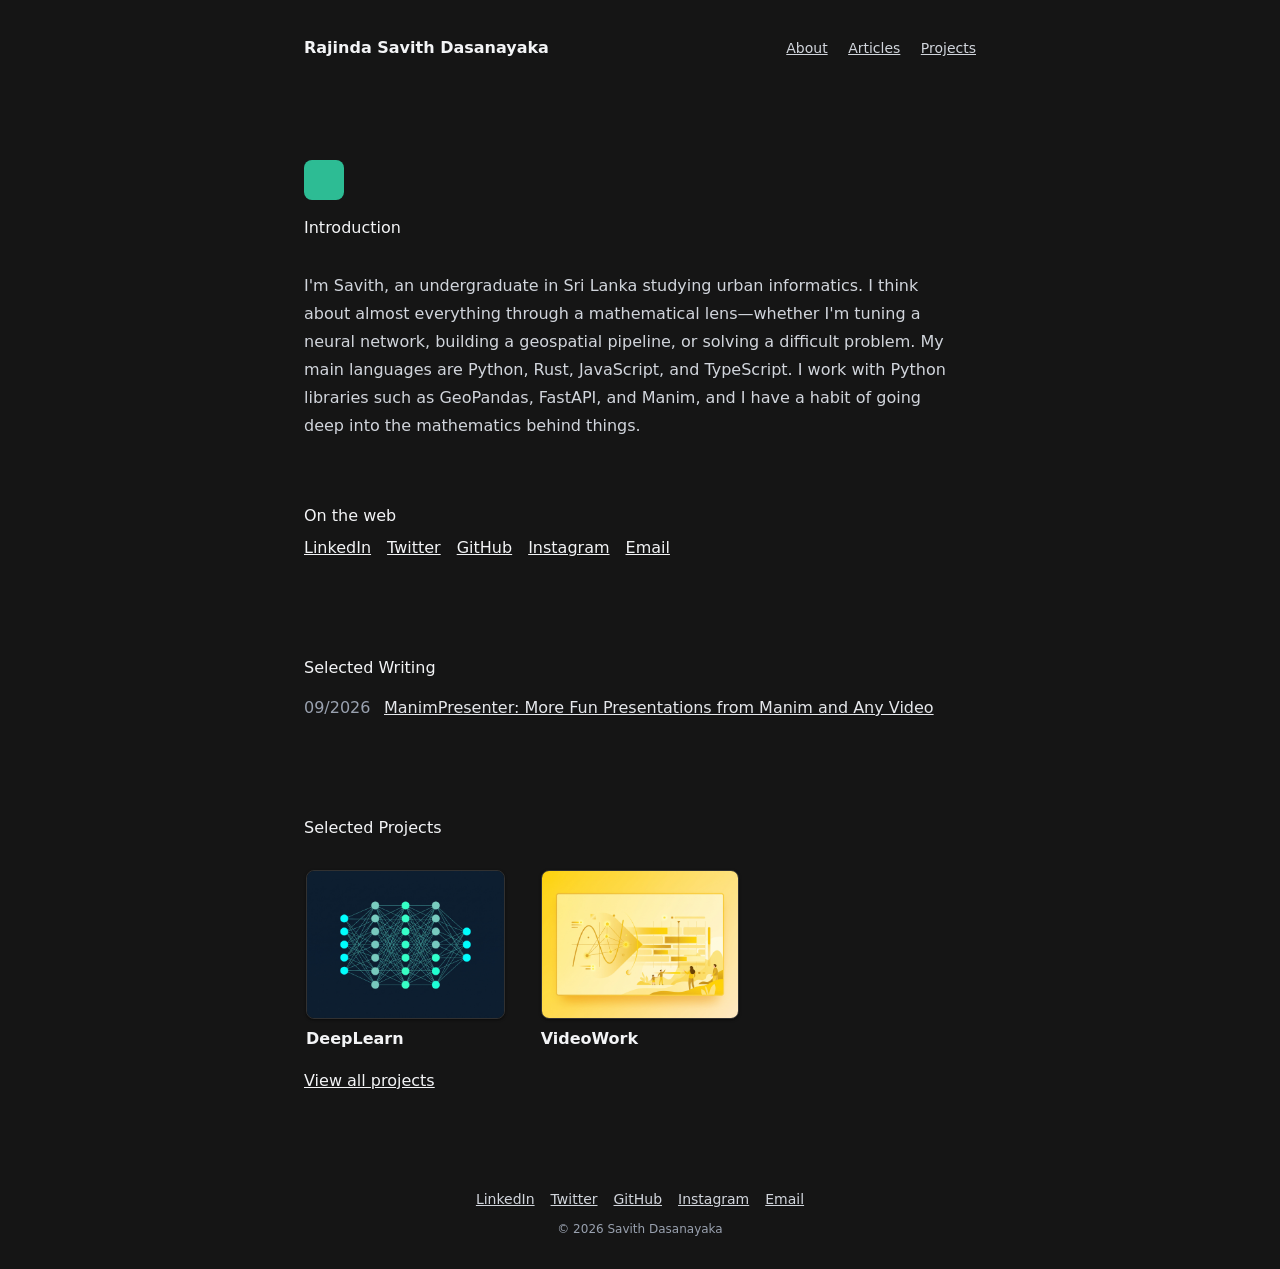
==== commit 7ee54dc3: "Switch site background to dark #151515 Replace the non-working background color-cycle animation (bro" ====
--- a/index.html
+++ b/index.html
@@ -8,7 +8,7 @@
   <meta name="title" content="Savith Dasanayaka | Urban Informatics and Software Development">
   <meta name="description" content="Savith Dasanayaka is an urban informatics undergraduate in Sri Lanka who builds geospatial, machine-learning, mathematical, and software projects.">
   <meta name="robots" content="index,follow">
-  <meta name="theme-color" content="#B5D1CC">
+  <meta name="theme-color" content="#151515">
   <link rel="canonical" href="https://savith.online/">
   <link rel="me" href="https://github.com/SavithOnline">
 
--- a/assets/style.css
+++ b/assets/style.css
@@ -444,15 +444,15 @@
     }
   }
   .prose a {
-    color: var(--color-blue-600) !important;
+    color: var(--color-blue-400) !important;
     font-weight: 400 !important;
   }
   .prose a:hover {
     text-decoration: none;
-    color: var(--color-blue-600) !important;
+    color: var(--color-blue-400) !important;
   }
   .prose a:visited {
-    color: var(--color-purple-600);
+    color: var(--color-purple-400);
   }
   .prose code {
     word-break: break-all;
@@ -2770,21 +2770,65 @@
     background-position: 100%;
   }
 }
-@keyframes bg-color-cycle {
-  0% {
-    background-color: #B5D1CC !important;
-  }
-  33% {
-    background-color: #D1B0B2 !important;
-  }
-  66% {
-    background-color: #FFB2F0 !important;
-  }
-  100% {
-    background-color: #B5D1CC !important;
-  }
-}
 
+/*
+ * Dark page background. The utility classes in the HTML were picked for a
+ * light page, so their text, border, and hover colors are lightened here.
+ * Unlayered rules win over everything inside @layer, so no !important needed.
+ */
+html {
+  color-scheme: dark;
+}
 body {
-  animation: bg-color-cycle 15s infinite;
-}
+  background-color: #151515;
+}
+.text-slate-900 {
+  color: var(--color-gray-100);
+}
+.text-slate-800,
+.text-gray-800 {
+  color: var(--color-gray-200);
+}
+.text-slate-600,
+.text-gray-600 {
+  color: var(--color-gray-300);
+}
+.text-slate-500,
+.text-gray-500 {
+  color: oklch(70.7% 0.022 261.325);
+}
+.border-slate-200 {
+  border-color: oklch(100% 0 0 / 0.12);
+}
+.shadow-slate-100 {
+  --tw-shadow-color: oklch(0% 0 0 / 0.4);
+}
+.prose {
+  --tw-prose-body: var(--tw-prose-invert-body);
+  --tw-prose-headings: var(--tw-prose-invert-headings);
+  --tw-prose-lead: var(--tw-prose-invert-lead);
+  --tw-prose-links: var(--tw-prose-invert-links);
+  --tw-prose-bold: var(--tw-prose-invert-bold);
+  --tw-prose-counters: var(--tw-prose-invert-counters);
+  --tw-prose-bullets: var(--tw-prose-invert-bullets);
+  --tw-prose-hr: var(--tw-prose-invert-hr);
+  --tw-prose-quotes: var(--tw-prose-invert-quotes);
+  --tw-prose-quote-borders: var(--tw-prose-invert-quote-borders);
+  --tw-prose-captions: var(--tw-prose-invert-captions);
+  --tw-prose-kbd: var(--tw-prose-invert-kbd);
+  --tw-prose-kbd-shadows: var(--tw-prose-invert-kbd-shadows);
+  --tw-prose-code: var(--tw-prose-invert-code);
+  --tw-prose-pre-code: var(--tw-prose-invert-pre-code);
+  --tw-prose-pre-bg: var(--tw-prose-invert-pre-bg);
+  --tw-prose-th-borders: var(--tw-prose-invert-th-borders);
+  --tw-prose-td-borders: var(--tw-prose-invert-td-borders);
+}
+@media (hover: hover) {
+  .hover\:bg-gray-100:hover,
+  .hover\:bg-slate-50\/25:hover {
+    background-color: oklch(100% 0 0 / 0.08);
+  }
+  .hover\:border-slate-300:hover {
+    border-color: var(--color-gray-600);
+  }
+}
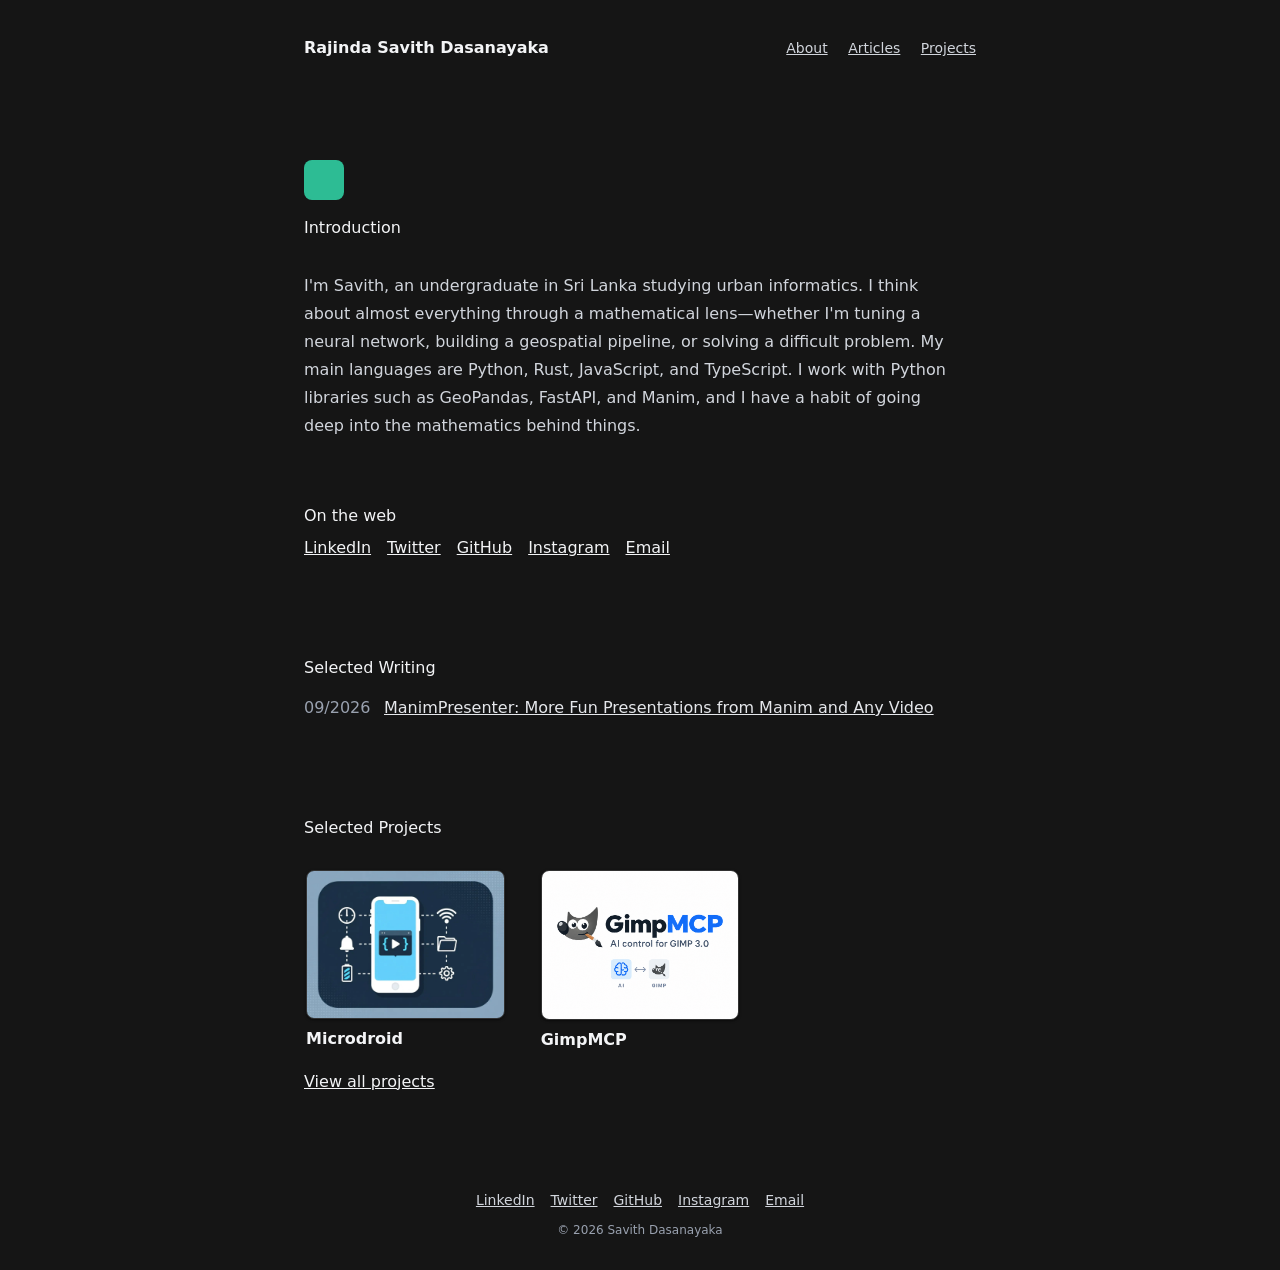
==== commit 674e6f9b: "Sync projects with GitHub: drop DeepLearn and VideoWork, add Microdroid Co-Authored-By: Claude Opus " ====
--- a/index.html
+++ b/index.html
@@ -98,8 +98,8 @@
       <section class="my-24" aria-labelledby="selected-projects">
         <h2 id="selected-projects" class="mb-4 text-slate-900 font-medium">Selected Projects</h2>
         <div class="grid grid-cols-2 md:grid-cols-3 gap-x-8 gap-y-4">
-          <a href="https://github.com/SavithOnline/DeepLearn" class="block transition rounded-lg -mx-3 p-3 border-2 border-transparent hover:bg-slate-50/25 hover:border-slate-300 hover:border-dashed"><img src="./assets/images/DeepLearn.jpg" loading="lazy" alt="" class="rounded-lg border border-slate-200 shadow shadow-slate-100"><h3 class="font-semibold mt-2 mb-1">DeepLearn</h3></a>
-          <a href="https://github.com/SavithOnline/VideoWork" class="block transition rounded-lg -mx-3 p-3 border-2 border-transparent hover:bg-slate-50/25 hover:border-slate-300 hover:border-dashed"><img src="./assets/images/VideoWork.jpg" loading="lazy" alt="" class="rounded-lg border border-slate-200 shadow shadow-slate-100"><h3 class="font-semibold mt-2 mb-1">VideoWork</h3></a>
+          <a href="https://github.com/SavithOnline/Microdroid" class="block transition rounded-lg -mx-3 p-3 border-2 border-transparent hover:bg-slate-50/25 hover:border-slate-300 hover:border-dashed"><img src="./assets/images/Microdroid.jpg" loading="lazy" alt="" class="rounded-lg border border-slate-200 shadow shadow-slate-100"><h3 class="font-semibold mt-2 mb-1">Microdroid</h3></a>
+          <a href="https://github.com/SavithOnline/GimpMCP" class="block transition rounded-lg -mx-3 p-3 border-2 border-transparent hover:bg-slate-50/25 hover:border-slate-300 hover:border-dashed"><img src="./assets/images/GimpMcp.png" loading="lazy" alt="" class="rounded-lg border border-slate-200 shadow shadow-slate-100"><h3 class="font-semibold mt-2 mb-1">GimpMCP</h3></a>
         </div>
         <p class="mt-6"><a href="projects.html" class="underline hover:no-underline">View all projects</a></p>
       </section>
